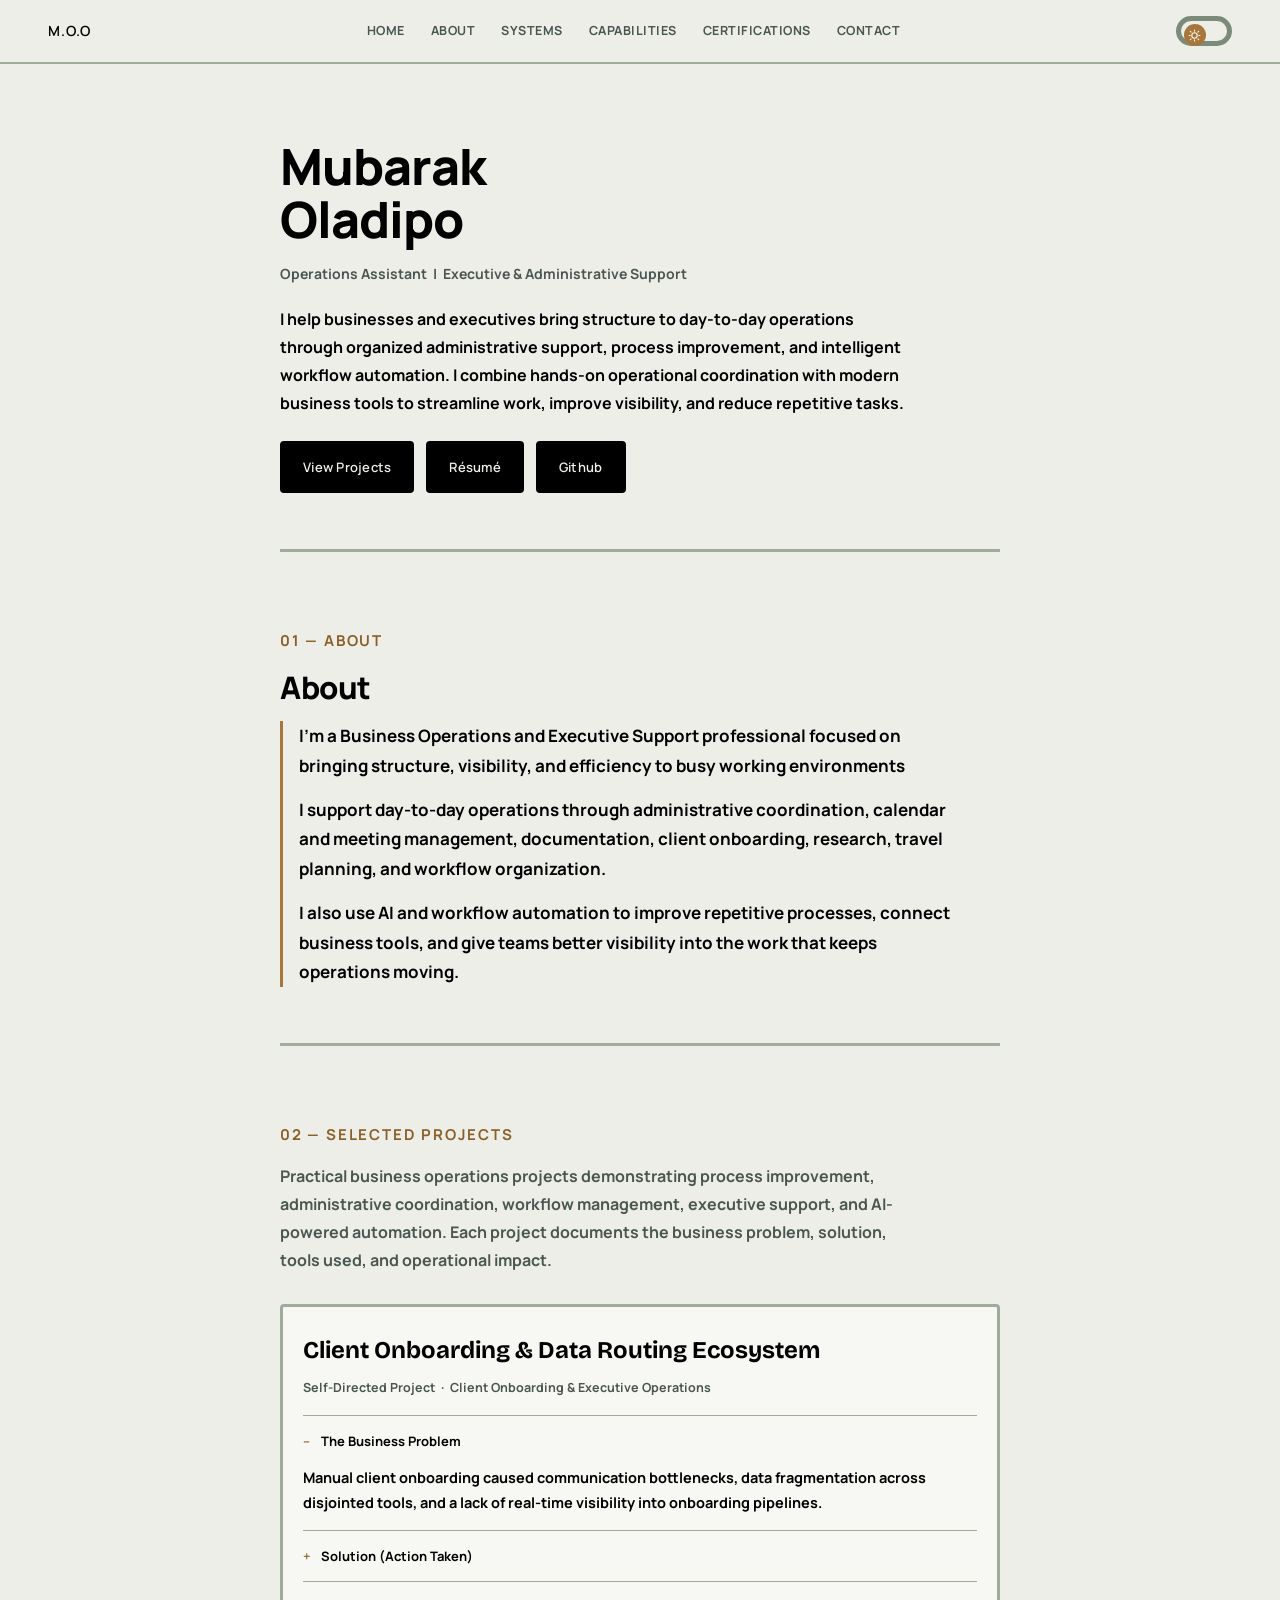
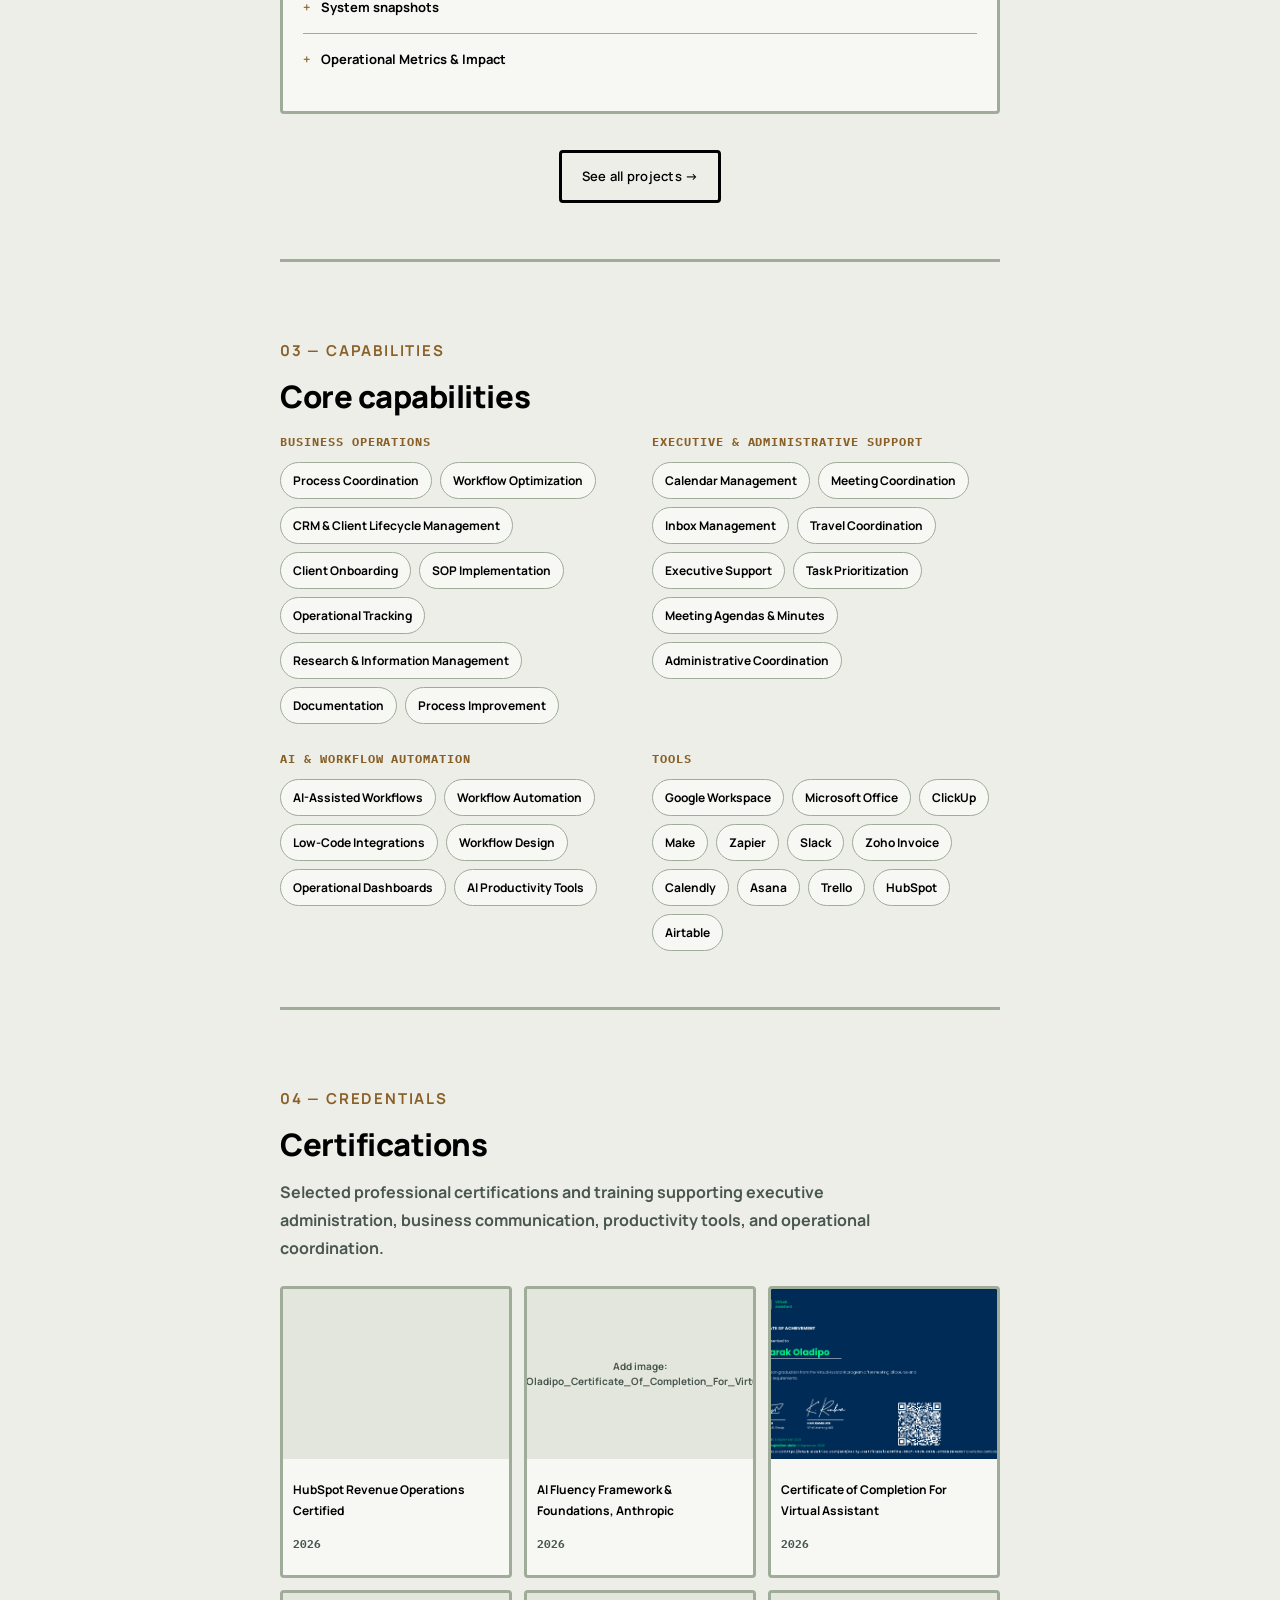
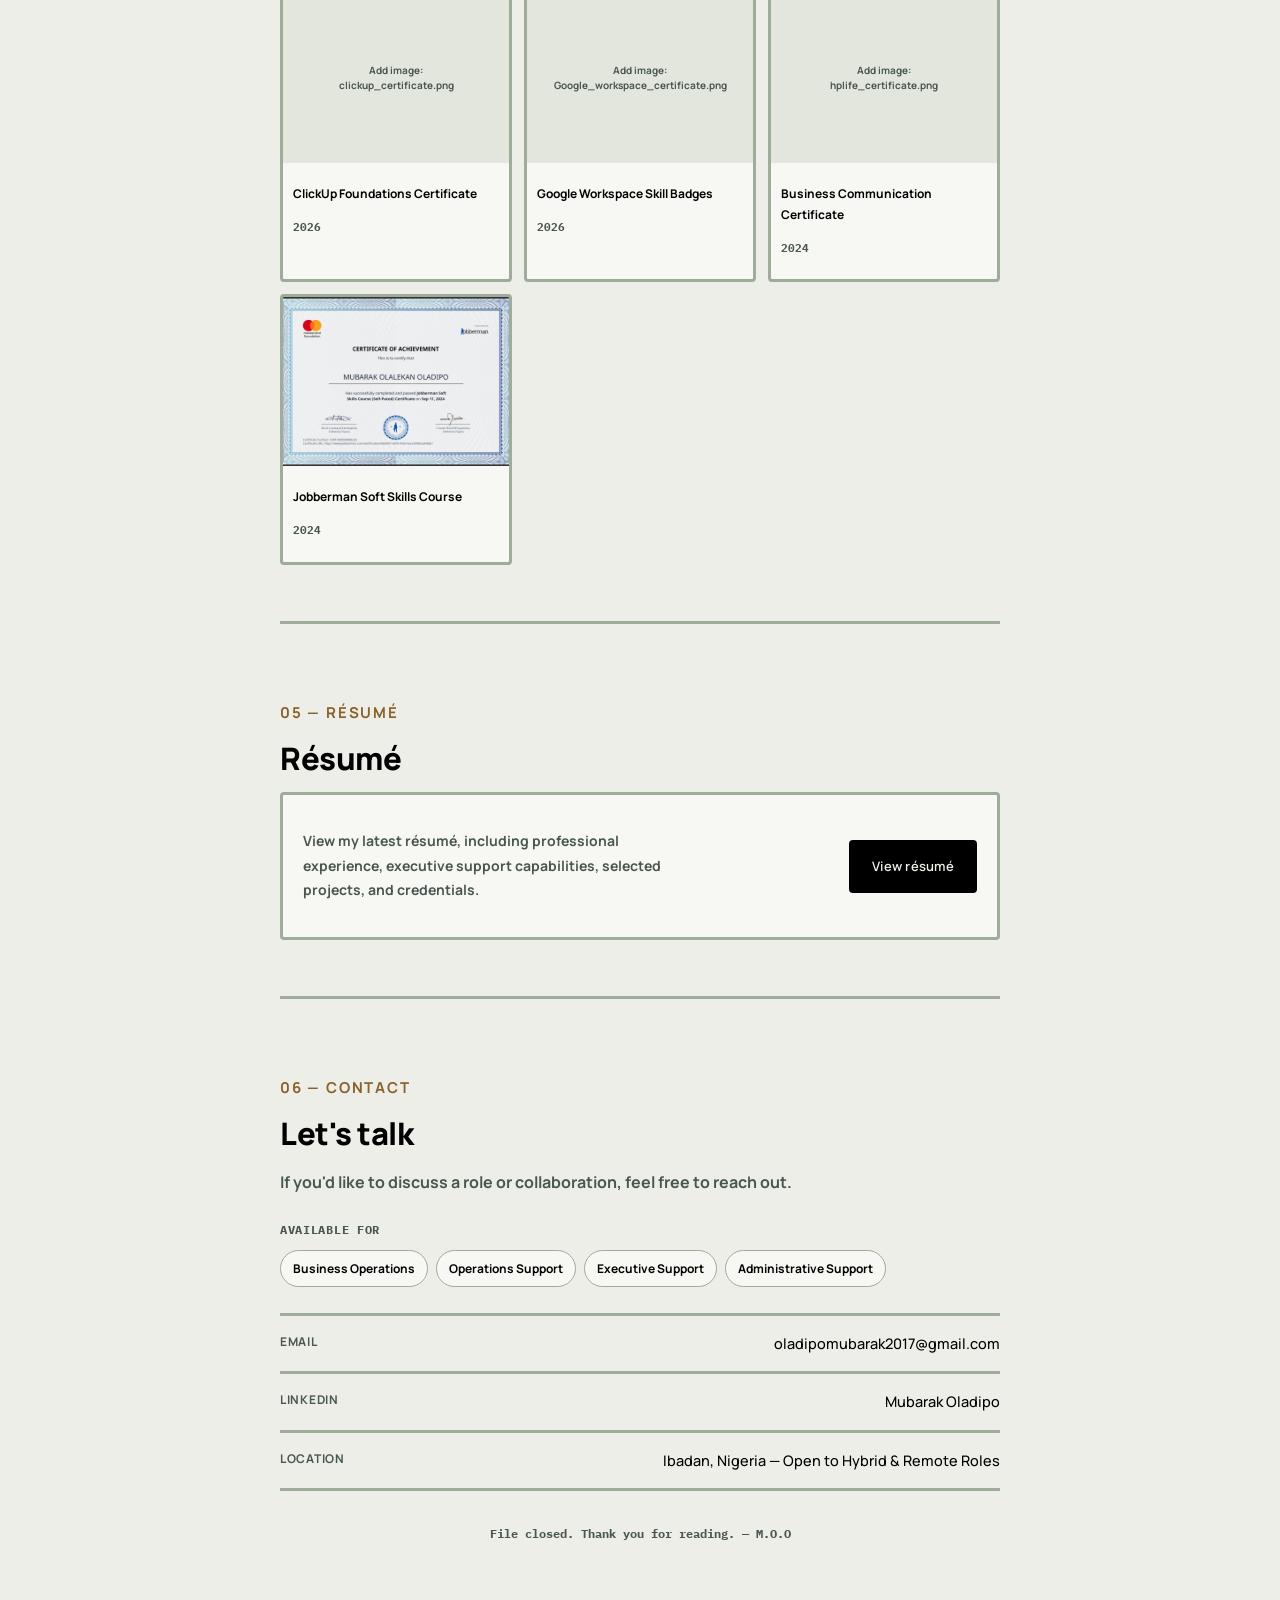
==== index.html @ 6bab139b "Fix image fallback display for certification card" ====
<!DOCTYPE html>
<html lang="en">
<head>
<meta charset="UTF-8">
<meta name="viewport" content="width=device-width, initial-scale=1.0">
<title>Mubarak Oladipo — Operations Assistant | Executive & Administrative Support</title>
<meta name="description" content="Business Operations and Executive & Administrative Support focused on process improvement, workflow automation, and operational efficiency.">
<link rel="icon" type="image/png" href="mubrix.png">
<meta property="og:title" content="Mubarak Oladipo — Business Operations & Executive Support">
<meta property="og:description" content="Business operations, executive support, administrative coordination, and intelligent workflow automation.">
<meta property="og:image" content="og-image.png">
<meta property="og:type" content="website">
<meta name="twitter:card" content="summary_large_image">
<meta name="twitter:title" content="Mubarak Oladipo — Business Operations & Executive Support">
<meta name="twitter:description" content="Business operations, executive support, administrative coordination, and intelligent workflow automation.">
<meta name="twitter:image" content="og-image.png">

<!-- Set theme before first paint, no flash -->
<script>
(function () {
  try {
    var saved = localStorage.getItem('portfolio-theme');
    if (saved === 'light' || saved === 'dark') {
      document.documentElement.setAttribute('data-theme', saved);
    } else if (window.matchMedia('(prefers-color-scheme: dark)').matches) {
      document.documentElement.setAttribute('data-theme', 'dark');
    }
    // else: no saved preference and system is light — leave default (light)
  } catch (e) {}
})();
</script>

<link rel="preconnect" href="https://fonts.googleapis.com">
<link rel="preconnect" href="https://fonts.gstatic.com" crossorigin>
<link href="https://fonts.googleapis.com/css2?family=Manrope:wght@500;700&family=IBM+Plex+Mono:wght@500&family=Plus+Jakarta+Sans:wght@400;600&family=Bricolage+Grotesque:opsz,wght@12..96,700&display=swap" rel="stylesheet">
<link rel="stylesheet" href="styles.css">
</head>
<body>

<header class="topbar">
  <a href="#home" class="brand">M.O.O</a>
  <nav class="topnav-links">
    <a href="#home" data-nav="home">Home</a>
    <!-- "Intro" nav link removed while the section above is disabled — add back <a href="#intro" data-nav="intro">Intro</a> here once re-enabled -->

    <a href="#about" data-nav="about">About</a>
    <a href="#work" data-nav="work">Systems</a>
    <a href="#skills" data-nav="skills">Capabilities</a>
    <a href="#certs" data-nav="certs">Certifications</a>
    <a href="#contact" data-nav="contact">Contact</a>
  </nav>
  <button class="theme-toggle" id="themeToggle" aria-label="Toggle dark mode">
    <span class="theme-toggle__thumb">
      <svg id="themeIcon" viewBox="0 0 24 24" fill="none"><circle cx="12" cy="12" r="5" stroke="currentColor" stroke-width="2"/><path d="M12 2v2M12 20v2M4.2 4.2l1.4 1.4M18.4 18.4l1.4 1.4M2 12h2M20 12h2M4.2 19.8l1.4-1.4M18.4 5.6l1.4-1.4" stroke="currentColor" stroke-width="2" stroke-linecap="round"/></svg>
    </span>
  </button>
</header>

<main>
  <section id="home" class="section hero">
    <h1 class="display-xl">Mubarak<br>Oladipo</h1>
    <p class="role-line">Operations Assistant &nbsp;|&nbsp; Executive & Administrative Support</p>
    <p class="hero-body">
      I help businesses and executives bring structure to day-to-day operations through organized administrative support, 
      process improvement, and intelligent workflow automation. 
      I combine hands-on operational coordination with modern business tools to streamline work, improve visibility, 
      and reduce repetitive tasks.
    </p>


    <div class="hero-actions">
      <a href="#work" class="btn btn--primary">View Projects</a>
      <a href="#resume" class="btn btn--primary">Résumé</a>
      <a href="https://github.com/Mubrix2" class="btn btn--primary">Github</a>
    </div>
  </section>


  <!-- <!-- ============ INTRO VIDEO ============ -->
  <!-- Temporarily disabled — remove style="display:none" below to re-enable once the video is recorded. -->
  <!-- <section id="intro" class="section" style="display:none;">
    <p class="eyebrow">00 — INTRO</p>
    <h2 class="display-lg">A minute on how I work</h2>
    <p class="section-lead">A short walkthrough of who I am and how I approach building operational systems.</p> -->
    <!-- EDIT: replace this placeholder with a real embed once the video is recorded.
         Example (YouTube): <iframe width="100%" style="aspect-ratio:16/9; border-radius:var(--radius); border:2px solid var(--line);" src="https://www.youtube.com/embed/VIDEO_ID" title="Introduction — Mubarak Oladipo" frameborder="0" allowfullscreen></iframe>
         Example (Loom): <div style="position:relative; padding-bottom:56.25%;"><iframe src="https://www.loom.com/embed/VIDEO_ID" frameborder="0" allowfullscreen style="position:absolute; top:0; left:0; width:100%; height:100%; border-radius:var(--radius);"></iframe></div> -->
    <!-- <div class="shot" style="aspect-ratio:16/9; display:flex; align-items:center; justify-content:center; background:var(--surface-2); border:2px dashed var(--line-strong); border-radius:var(--radius); cursor:default;">
      <span class="shot__fallback" style="display:flex;">Add intro video embed here<br>(YouTube / Loom link)</span>
    </div>
  </section> -->

  <!-- ============ ABOUT ============ -->

  <section id="about" class="section">
    <p class="eyebrow">01 — ABOUT</p>
    <h2 class="display-lg">About</h2>
    <div class="about-card">
      <p>I'm a Business Operations and Executive Support professional focused on bringing structure, 
        visibility, and efficiency to busy working environments</p>
      <p>I support day-to-day operations through administrative coordination, calendar and meeting management, documentation, client onboarding, research, travel planning, and workflow organization.</p>
      <p>I also use AI and workflow automation to improve repetitive processes, connect business tools, and give teams better visibility into the work that keeps operations moving.</p>
    </div>
  </section>


  <!-- ============ SYSTEMS ============ -->
  <section id="work" class="section">
    <p class="eyebrow">02 — SELECTED PROJECTS</p>
    <p class="section-lead">
      Practical business operations projects demonstrating process improvement, 
      administrative coordination, workflow management, executive support, and AI-powered automation. 
      Each project documents the business problem, solution, tools used, and operational impact.
    </p>

     <!-- ===== CASE FILE — cleint-onboarding ===== -->
   <article class="case-file" id="project-clo">
      <div class="case-file__body">
        <h3 class="case-file__title">Client Onboarding & Data Routing Ecosystem</h3>
        <p class="case-file__meta">Self-Directed Project &nbsp;·&nbsp; Client Onboarding & Executive Operations </p>


        <details class="fold" open>
          <summary>The Business Problem</summary>
          <p>Manual client onboarding caused communication bottlenecks, 
           data fragmentation across disjointed tools, and a lack of real-time visibility into onboarding pipelines.</p>
        </details>


        <details class="fold">
      <summary>Solution (Action Taken) </summary>
        <p>Engineered a multi-stage automated onboarding pipeline using Make.com to orchestrate workflows across Zoho Invoice, 
         Google Workspace (Drive, Forms, Sheets, Gmail), Gemini AI, and Slack. 
         Designed a human-in-the-loop QA checkpoint in Slack for internal verification before triggering AI-generated briefs and automated client folders.</p>
       </details>

       <details class="fold">
         <summary>System snapshots</summary>
       
         <div class="snapshot-document">
           <img
             src="onboardingclient-onboarding-snapshots.png"
             alt="Client onboarding ecosystem showing a nine-stage automated workflow connecting Zoho Invoice, Google Workspace, Gemini AI, Slack, and Make.com."
           >
         </div>
       </details>
       
        <details class="fold">
          <summary>Operational Metrics & Impact</summary>
          <ul class="impact-list">
            <li class="impact-item">
              <p>Integrated 8 core tools into a centralized command dashboard to eliminate manual cross-tool data transfer.</p>
            </li>
            <li class="impact-item">
              <p>Standardized 9 distinct onboarding stages, ensuring 100% operational consistency and data integrity.</p>
            </li>
            <li class="impact-item">
              <p>Created real-time tracking for active client lifecycles, enabling management to immediately spot bottlenecks.</p>
            </li>
          </ul>
        </details>
      </div>
      
    </article>

    
    <div style="text-align:center; margin-top:36px;">
      <a href="projects.html" class="btn btn--ghost">See all projects →</a>
    </div>
  </section>

  <!-- ============ CAPABILITIES ============ -->
<section id="skills" class="section">
  <p class="eyebrow">03 — CAPABILITIES</p>
  <h2 class="display-lg">Core capabilities</h2>

  <div class="cap-columns">

    <div>
      <p class="cap-col__title">Business Operations</p>
      <div class="tag-grid">
        <span class="tag">Process Coordination</span>
        <span class="tag">Workflow Optimization</span>
        <span class="tag">CRM & Client Lifecycle Management</span>
        <span class="tag">Client Onboarding</span>
        <span class="tag">SOP Implementation</span>
        <span class="tag">Operational Tracking</span>
        <span class="tag">Research & Information Management</span>
        <span class="tag">Documentation</span>
        <span class="tag">Process Improvement</span>
      </div>
    </div>

    <div>
      <p class="cap-col__title">Executive & Administrative Support</p>
      <div class="tag-grid">
        <span class="tag">Calendar Management</span>
        <span class="tag">Meeting Coordination</span>
        <span class="tag">Inbox Management</span>
        <span class="tag">Travel Coordination</span>
        <span class="tag">Executive Support</span>
        <span class="tag">Task Prioritization</span>
        <span class="tag">Meeting Agendas & Minutes</span>
        <span class="tag">Administrative Coordination</span>
      </div>
    </div>

    <div>
      <p class="cap-col__title">AI & Workflow Automation</p>
      <div class="tag-grid">
        <span class="tag">AI-Assisted Workflows</span>
        <span class="tag">Workflow Automation</span>
        <span class="tag">Low-Code Integrations</span>
        <span class="tag">Workflow Design</span>
        <span class="tag">Operational Dashboards</span>
        <span class="tag">AI Productivity Tools</span>
      </div>
    </div>

    <div>
      <p class="cap-col__title">Tools</p>
      <div class="tag-grid">
        <span class="tag">Google Workspace</span>
        <span class="tag">Microsoft Office</span>
        <span class="tag">ClickUp</span>
        <span class="tag">Make</span>
        <span class="tag">Zapier</span>
        <span class="tag">Slack</span>
        <span class="tag">Zoho Invoice</span>
        <span class="tag">Calendly</span>
        <span class="tag">Asana</span>
        <span class="tag">Trello</span>
        <span class="tag">HubSpot</span>
        <span class="tag">Airtable</span>
      </div>
    </div>

  </div>
</section>
  <!-- ============ CERTIFICATIONS ============ -->
  <section id="certs" class="section">
    <p class="eyebrow">04 — CREDENTIALS</p>
    <h2 class="display-lg">Certifications</h2>
    <p class="section-lead">Selected professional certifications and training supporting executive administration, business communication, productivity tools, and operational coordination.</p>

    <div class="cert-grid">
      <div class="cert-card">
        <div class="cert-card__thumb"><img loading= "lazy" src="HubSpot Revenue Operations Certified.png" alt="HubSpot Revenue Operations Certified" onerror="this.style.display='none'; this.nextElementSibling.style.display='flex';"></div>
        <p class="cert-card__name">HubSpot Revenue Operations Certified</p>
        <p class="cert-card__date">2026</p>
      </div>
      <div class="cert-card">
        <div class="cert-card__thumb"><img loading= "lazy" src="Al Fluency Framework & Foundations, Anthropic.pdf" alt="Certificate of Completion For Virtual Assistant" onerror="this.style.display='none'; this.nextElementSibling.style.display='flex';"><span class="shot__fallback" style="display:none">Add image:<br>MubarakOlalekanOladipo_Certificate_Of_Completion_For_Virtual_Assistant.png</span></div>
        <p class="cert-card__name">Al Fluency Framework & Foundations, Anthropic</p>
        <p class="cert-card__date">2026</p>
      </div>
      <div class="cert-card">
        <div class="cert-card__thumb"><img loading= "lazy" src="MubarakOlalekanOladipo_Certificate_Of_Completion_For_Virtual_Assistant.png" alt="Certificate of Completion For Virtual Assistant" onerror="this.style.display='none'; this.nextElementSibling.style.display='flex';"><span class="shot__fallback" style="display:none">Add image:<br>MubarakOlalekanOladipo_Certificate_Of_Completion_For_Virtual_Assistant.png</span></div>
        <p class="cert-card__name">Certificate of Completion For Virtual Assistant</p>
        <p class="cert-card__date">2026</p>
      </div>
      <div class="cert-card">
        <div class="cert-card__thumb"><img loading= "lazy" src="clickup_certificate.png" alt="ClickUp Foundations Certificate" onerror="this.style.display='none'; this.nextElementSibling.style.display='flex';"><span class="shot__fallback" style="display:none">Add image:<br>clickup_certificate.png</span></div>
        <p class="cert-card__name">ClickUp Foundations Certificate</p>
        <p class="cert-card__date">2026</p>
      </div>
      <div class="cert-card">
        <div class="cert-card__thumb"><img loading= "lazy" src="Google_workspace_certificate.png" alt="Google Workspace Skill Badges" onerror="this.style.display='none'; this.nextElementSibling.style.display='flex';"><span class="shot__fallback" style="display:none">Add image:<br>Google_workspace_certificate.png</span></div>
        <p class="cert-card__name">Google Workspace Skill Badges</p>
        <p class="cert-card__date">2026</p>
      </div>
      <div class="cert-card">
        <div class="cert-card__thumb"><img loading= "lazy" src="hplife_certificate.png" alt="Business Communication Certificate" onerror="this.style.display='none'; this.nextElementSibling.style.display='flex';"><span class="shot__fallback" style="display:none">Add image:<br>hplife_certificate.png</span></div>
        <p class="cert-card__name">Business Communication Certificate</p>
        <p class="cert-card__date">2024</p>
      </div>
      <div class="cert-card">
        <div class="cert-card__thumb"><img loading= "lazy" src="jobberman_certificate.png" alt="Jobberman Soft Skills Course" onerror="this.style.display='none'; this.nextElementSibling.style.display='flex';"><span class="shot__fallback" style="display:none">Add image:<br>jobberman_certificate.png</span></div>
        <p class="cert-card__name">Jobberman Soft Skills Course</p>
        <p class="cert-card__date">2024</p>
      </div>
    </div>
  </section>

  <!-- ============ RESUME (link only) ============ -->
  <section id="resume" class="section">
    <p class="eyebrow">05 — RÉSUMÉ</p>
    <h2 class="display-lg">Résumé</h2>
    <div class="resume-card">
      <p class="resume-card__text">View my latest résumé, including professional experience, executive support capabilities, selected projects, and credentials.</p>
      <a href="https://docs.google.com/document/d/1QXiAnBYrRhauo6_rETuVBrLUF6KQZAHgu0mvw9DSLVE/edit?usp=sharing" id="resumeLink" class="btn btn--primary" target="_blank" rel="noopener">View résumé</a>
    </div>
  </section>

  <!-- ============ CONTACT ============ -->
  <section id="contact" class="section section--last">
    <p class="eyebrow">06 — CONTACT</p>
    <h2 class="display-lg">Let's talk</h2>
    <p class="section-lead">
      If you'd like to discuss a role or collaboration, feel free to reach out.
    </p>

    <div class="availability-block">
      <p class="availability-block__title">Available for</p>
      <div class="tag-grid">
        <span class="tag">Business Operations</span>
        <span class="tag">Operations Support</span>
        <span class="tag">Executive Support</span>
        <span class="tag">Administrative Support</span>
      </div>
    </div>

    <div class="contact-list">
      <a href="mailto:oladipomubarak2017@gmail.com" class="contact-row">
        <span>Email</span><span class="contact-row__value">oladipomubarak2017@gmail.com</span>
      </a>
      <a href="https://linkedin.com/in/mubarak-oladipo" class="contact-row" target="_blank" rel="noopener">
        <span>LinkedIn</span><span class="contact-row__value">Mubarak Oladipo</span>
      </a>
      <div class="contact-row">
        <span>Location</span><span class="contact-row__value">Ibadan, Nigeria — Open to Hybrid & Remote Roles</span>
      </div>
    </div>
    <p class="footer-note">File closed. Thank you for reading. — M.O.O</p>
  </section>

</main>


<nav class="tabbar" id="tabbar">
  <a href="#home" data-nav="home" class="tabbar__item">
    <svg viewBox="0 0 24 24" class="tabbar__icon"><path d="M4 11.5 12 4l8 7.5V20a1 1 0 0 1-1 1h-4v-6H9v6H5a1 1 0 0 1-1-1Z" fill="none" stroke="currentColor" stroke-width="1.6" stroke-linejoin="round"/></svg>
    <span>Home</span>
  </a>
  <a href="#work" data-nav="work" class="tabbar__item">
    <svg viewBox="0 0 24 24" class="tabbar__icon"><rect x="3" y="7" width="18" height="13" rx="1.2" fill="none" stroke="currentColor" stroke-width="1.6"/><path d="M8 7V5a2 2 0 0 1 2-2h4a2 2 0 0 1 2 2v2" fill="none" stroke="currentColor" stroke-width="1.6"/></svg>
    <span>Systems</span>
  </a>
  <a href="#skills" data-nav="skills" class="tabbar__item">
    <svg viewBox="0 0 24 24" class="tabbar__icon"><circle cx="12" cy="12" r="8.5" fill="none" stroke="currentColor" stroke-width="1.6"/><path d="M12 7v5l3 2" fill="none" stroke="currentColor" stroke-width="1.6" stroke-linecap="round"/></svg>
    <span>Skills</span>
  </a>
  <a href="#certs" data-nav="certs" class="tabbar__item">
    <svg viewBox="0 0 24 24" class="tabbar__icon"><path d="M6 3h9l3 3v15H6z" fill="none" stroke="currentColor" stroke-width="1.6" stroke-linejoin="round"/><path d="M9 10h6M9 13.5h6M9 17h4" stroke="currentColor" stroke-width="1.4" stroke-linecap="round"/></svg>
    <span>Certs</span>
  </a>
  <a href="#contact" data-nav="contact" class="tabbar__item">
    <svg viewBox="0 0 24 24" class="tabbar__icon"><path d="M3.5 5.5h17v13h-17z" fill="none" stroke="currentColor" stroke-width="1.6" stroke-linejoin="round"/><path d="m4 6 8 7 8-7" fill="none" stroke="currentColor" stroke-width="1.6" stroke-linejoin="round"/></svg>
    <span>Contact</span>
  </a>
</nav>

<!-- Lightbox for enlarging screenshots -->
</main>
<div class="lightbox" id="lightbox">
  <button class="lightbox__close" id="lightboxClose" aria-label="Close">&times;</button>
  <img id="lightboxImg" src="" alt="">
</div>

<script>
(function() {
  var lightbox = document.getElementById('lightbox');
  var lightboxImg = document.getElementById('lightboxImg');
  var lightboxClose = document.getElementById('lightboxClose');
  if (!lightbox || !lightboxImg) return;

  document.querySelectorAll('.snapshot-document img, .cert-card__thumb img').forEach(function(img) {
    img.style.cursor = 'zoom-in';
    img.addEventListener('click', function() {
      if (img.classList.contains('is-hidden') || img.style.display === 'none') return;
      lightboxImg.src = img.src;
      lightboxImg.alt = img.alt || '';
      lightbox.classList.add('is-open');
    });
  });

  function closeLightbox() {
    lightbox.classList.remove('is-open');
    lightboxImg.src = '';
  }
  if (lightboxClose) lightboxClose.addEventListener('click', closeLightbox);
  lightbox.addEventListener('click', function(e) {
    if (e.target === lightbox) closeLightbox();
  });
  document.addEventListener('keydown', function(e) {
    if (e.key === 'Escape') closeLightbox();
  });
})();
</script>
</body>
</html>
---- styles.css ----
/* ============================================================
   TOKENS — light (default) + dark
   ============================================================ */
:root {
  --bg: #ECEEE7;
  --surface: #F7F8F3;
  --surface-2: #E3E6DC;
  --ink: #000000;
  --ink-soft: #4A5751;
  --line: #9FAC9A;
  --line-strong: #7C8B79;
  --brass: #A8763A;
  --brass-deep: #8A6029;
  --teal: #2F6B5C;
  --teal-bg: #E1EAE5;
  --shadow: 0 2px 0 rgba(27,36,32,0.04);
  --radius: 4px;
  --max-w: 760px;
  color-scheme: light;
}

:root[data-theme="dark"] {
  --bg: #141F1A;
  --surface: #1B2822;
  --surface-2: #24342C;
  --ink: #FFFFFF;
  --ink-soft: #A9B8AD;
  --line: #2C3B33;
  --line-strong: #3B4C42;
  --brass: #D3A25F;
  --brass-deep: #E7BB78;
  --teal: #6FBFA8;
  --teal-bg: #223B33;
  --shadow: 0 1px 0 rgba(0,0,0,0.2);
  color-scheme: dark;
}

* { box-sizing: border-box; }
html { scroll-behavior: smooth; }

body {
  margin: 0;
  background: var(--bg);
  color: var(--ink);
  font-family: 'Manrope', sans-serif;
  font-weight: 700;
  font-size: 17px;
  line-height: 1.75;
  -webkit-font-smoothing: antialiased;
  transition: background .25s ease, color .25s ease;
}

@media (prefers-reduced-motion: reduce) {
  html { scroll-behavior: auto; }
  * { animation: none !important; transition: none !important; }
}

a { color: inherit; }

/* ============================================================
   TOP BAR — brand + theme toggle (always visible)
   ============================================================ */
.topbar {
  position: sticky;
  top: 0;
  z-index: 70;
  display: flex;
  justify-content: space-between;
  align-items: center;
  padding: 14px 20px;
  background: color-mix(in srgb, var(--bg) 88%, transparent);
  backdrop-filter: blur(8px);
  border-bottom: 2px solid var(--line);
}
.brand {
  font-family: 'Manrope', monospace;
  font-weight: 600;
  font-size: 14px;
  letter-spacing: 0.06em;
  text-decoration: none;
}
.topnav-links { display: none; gap: 26px; }
.topnav-links a {
  font-family: 'Manrope', monospace;
  font-size: 12.5px;
  letter-spacing: 0.04em;
  text-decoration: none;
  color: var(--ink-soft);
  text-transform: uppercase;
  transition: color .15s ease;
}
.topnav-links a.active, .topnav-links a:hover { color: var(--brass-deep); }

@media (min-width: 860px) {
  .topbar { padding: 16px 48px; }
  .topnav-links { display: flex; }
}

/* Theme toggle — physical rocker-switch styling */
.theme-toggle {
  display: flex;
  align-items: center;
  gap: 8px;
  background: none;
  border: 5px solid var(--line-strong);
  border-radius: 999px;
  padding: 4px;
  cursor: pointer;
  width: 56px;
  height: 30px;
  position: relative;
  flex-shrink: 0;
}
.theme-toggle__thumb {
  position: absolute;
  top: 3px;
  left: 3px;
  width: 22px;
  height: 22px;
  border-radius: 50%;
  background: var(--brass);
  display: flex;
  align-items: center;
  justify-content: center;
  transition: left .2s ease, background .2s ease;
}
:root[data-theme="dark"] .theme-toggle__thumb { left: 27px; background: var(--brass-deep); }
.theme-toggle__thumb svg { width: 13px; height: 13px; color: var(--surface); }

/* ============================================================
   LAYOUT
   ============================================================ */
main { max-width: var(--max-w); margin: 0 auto; padding: 0 20px; }

.section { padding: 48px 0 36px; border-bottom: 3px solid var(--line); }
.section--last { border-bottom: none; padding-bottom: 96px; }
@media (min-width: 860px) { .section { padding: 76px 0 56px; } }

.eyebrow {
  font-family: 'Manrope', monospace;
  font-size: 15px;
  letter-spacing: 0.12em;
  color: var(--brass-deep);
  text-transform: uppercase;
  margin: 0 0 14px;
}
.display-xl {
  font-family: 'Manrope', sans-serif;
  font-weight: 900;
  font-size: clamp(30px, 8vw, 50px);
  line-height: 1.06;
  letter-spacing: -0.02em;
  margin: 0 0 16px;
}
.display-lg {
  font-family: 'Manrope', sans-serif;
  font-weight: 900;
  font-size: clamp(23px, 5vw, 31px);
  line-height: 1.18;
  letter-spacing: -0.015em;
  margin: 0 0 16px;
}
.role-line {
  font-family: 'Manrope', monospace;
  font-size: 14px;
  color: var(--ink-soft);
  margin: 0 0 18px;
}
.hero-body, .section-lead {
  font-size: 16px;
  max-width: 58ch;
  margin: 0 0 24px;
}
.section-lead { color: var(--ink-soft); }

/* ============================================================
   HERO METRICS — instrument readout row
   ============================================================ */
.metric-strip {
  display: grid;
  grid-template-columns: repeat(2, 1fr);
  gap: 1px;
  background: var(--line);
  border: 3px solid var(--line);
  border-radius: var(--radius);
  overflow: hidden;
  margin-bottom: 26px;
}
@media (min-width: 560px) { .metric-strip { grid-template-columns: repeat(4, 1fr); } }
.metric-cell {
  background: var(--surface);
  padding: 14px 12px;
  text-align: center;
}
.metric-cell__num {
  font-family: 'Manrope', monospace;
  font-weight: 900;
  font-size: 20px;
  color: var(--teal);
  display: block;
}
.metric-cell__label {
  font-size: 11px;
  color: var(--ink-soft);
  text-transform: uppercase;
  letter-spacing: 0.04em;
}

.chip-row { display: flex; flex-wrap: wrap; gap: 10px; margin-bottom: 26px; }
.chip {
  font-family: 'IBM Plex Mono', monospace;
  font-size: 11.5px;
  letter-spacing: 0.03em;
  padding: 6px 12px;
  border: 3px solid var(--line);
  border-radius: 999px;
  color: var(--ink-soft);
  background: var(--surface);
}
.chip--live { color: var(--teal); border-color: var(--teal); background: var(--teal-bg); }

.hero-actions { display: flex; flex-wrap: wrap; gap: 12px; }
.btn {
  font-family: 'Manrope', monospace;
  font-size: 13px;
  font-weight:600;
  letter-spacing: 0.02em;
  text-decoration: none;
  padding: 12px 20px;
  border-radius: var(--radius);
  display: inline-block;
  border: 3px solid transparent;
  transition: transform .12s ease, background .15s ease, border-color .15s ease;
  cursor: pointer;
}
.btn--primary { background: var(--ink); color: var(--bg); }
.btn--primary:hover { background: var(--brass-deep); }
.btn--ghost { border-color: var(--ink); }
.btn--ghost:hover { background: var(--surface); }
.btn:active { transform: scale(0.98); }

/* ============================================================
   ABOUT
   ============================================================ */
.about-card {
  margin-top: 8px;
  border-left: 3px solid var(--brass);
  padding-left: 16px;
}
.about-card p { margin: 0 0 14px; max-width: 60ch; }
.about-card p:last-child { margin-bottom: 0; }

/* ============================================================
   CASE FILES
   ============================================================ */
.case-file {
  margin-top: 30px;
  border: 3px solid var(--line);
  border-radius: var(--radius);
  background: var(--surface);
  overflow: hidden;
  scroll-margin-top: 90px;
}
.case-file + .case-file { margin-top: 40px; }
.case-file__tab {
  display: flex;
  justify-content: flex-end;
  align-items: center;
  padding: 10px 18px;
  background: var(--ink);
}
.case-file__stamp {
  font-family: 'IBM Plex Mono', monospace;
  font-size: 10.5px;
  letter-spacing: 0.08em;
  padding: 3px 9px;
  border: 3px solid var(--teal);
  color: var(--teal);
  border-radius: 999px;
  transform: rotate(-2deg);
}
.case-file__body { padding: 22px 20px 26px; }
.case-file__title { font-family: 'Bricolage Grotesque', sans-serif; font-weight: 700; font-size: clamp(19px, 3.4vw, 24px); margin: 0 0 6px; }
.case-file__meta { font-size: 12.5px; color: var(--ink-soft); margin: 0 0 16px; }
.case-file__overview { margin: 0 0 20px; padding-left: 14px; border-left: 2px solid var(--brass); }

/* project metric strip variant (smaller, inline) */
.proj-metrics {
  display: grid;
  grid-template-columns: repeat(2, 1fr);
  gap: 1px;
  background: var(--line);
  border: 3px solid var(--line);
  border-radius: var(--radius);
  overflow: hidden;
  margin-bottom: 20px;
}
@media (min-width: 480px) { .proj-metrics { grid-template-columns: repeat(4, 1fr); } }
.proj-metrics .metric-cell { padding: 10px 8px; }
.proj-metrics .metric-cell__num { font-size: 16px; }
.proj-metrics .metric-cell__label { font-size: 10px; }

/* accordions */
.fold { border-top: 1px solid var(--line); padding: 14px 0; }
.fold summary {
  font-family: 'Manrope', monospace;
  font-size: 13px;
  cursor: pointer;
  list-style: none;
  display: flex;
  align-items: center;
  user-select: none;
}
.fold summary::-webkit-details-marker { display: none; }
.fold summary::before { content: '+'; display: inline-block; width: 18px; color: var(--brass-deep); font-weight: 600; }
.fold[open] summary::before { content: '\2013'; }
.fold p, .fold ul { margin: 12px 0 0; font-size: 14.5px; }
.fold ul { padding-left: 20px; }
.fold li { margin-bottom: 6px; }

.stack-table { width: 100%; border-collapse: collapse; margin-top: 12px; font-size: 13.5px; }
.stack-table td { padding: 8px 10px; border: 3px solid var(--line); vertical-align: top; }
.stack-table td:first-child { font-family: 'Manrope', monospace; font-weight: 600; color: var(--brass-deep); white-space: nowrap; }
.stack-table ul { margin: 0; padding-left: 16px; font-size: 13px; }
.stack-table li { margin-bottom: 3px; }

.impact-list { margin: 14px 0 0; padding: 0; list-style: none; }
.impact-item { padding: 12px 0; border-top: 3px dashed var(--line); }
.impact-item:last-child { border-bottom: 3px dashed var(--line); }
.impact-item__head { font-family: 'Manrope', monospace; font-size: 13.5px; color: var(--teal); margin: 0 0 4px; }
.impact-item p { margin: 0; font-size: 14px; }

.ledger { margin-top: 8px; }
.ledger__note { font-size: 12.5px; color: var(--ink-soft); margin: -2px 0 10px; }
.ledger__row { display: flex; justify-content: space-between; gap: 12px; padding: 9px 0; border-top: 3px dashed var(--line); font-size: 14px; }
.ledger__row:last-child { border-bottom: 3px dashed var(--line); }
.ledger__num { font-family: 'Manrope', monospace; font-weight: 600; color: var(--teal); white-space: nowrap; }

/* process flow */
.process-flow {
  display: flex;
  flex-wrap: wrap;
  gap: 8px;
  align-items: center;
  margin-top: 12px;
}
.process-flow__step {
  font-family: 'IBM Plex Mono', monospace;
  font-size: 12px;
  padding: 7px 12px;
  border: 3px solid var(--line);
  border-radius: var(--radius);
  background: var(--bg);
}
.process-flow__arrow { color: var(--brass-deep); font-weight: 700; }

/* role block */
.role-block__title { font-family: 'IBM Plex Mono', monospace; font-size: 11.5px; letter-spacing: 0.06em; text-transform: uppercase; color: var(--ink-soft); margin: 0 0 6px; }
.role-block__value { font-family: 'Bricolage Grotesque', sans-serif; font-weight: 700; font-size: 16px; margin: 0 0 14px; }

/* timeline */
.timeline-row { display: flex; justify-content: space-between; gap: 16px; flex-wrap: wrap; margin-top: 4px; }
.timeline-col__label { font-family: 'IBM Plex Mono', monospace; font-size: 11px; letter-spacing: 0.06em; text-transform: uppercase; color: var(--ink-soft); margin: 0 0 6px; }

/* ============================================================
   RESPONSIVE SCREENSHOT SLOTS
   ============================================================ */
.snapshot-group { margin-top: 8px; }
.snapshot-group__label {
  font-family: 'Manrope', monospace;
  font-size: 11.5px;
  letter-spacing: 0.06em;
  text-transform: uppercase;
  color: var(--ink-soft);
  margin: 18px 0 10px;
}
.shot-grid {
  display: grid;
  grid-template-columns: 1fr;
  gap: 10px;
}
@media (min-width: 560px) { .shot-grid { grid-template-columns: 1fr 1fr; } }

/* Gallery variant — overlapping stacked deck for sections with 4-5 images */
.shot-grid--stack {
  display: block;
  position: relative;
  aspect-ratio: 4 / 3;
  max-width: 420px;
}
.shot-grid--stack .shot {
  position: absolute;
  inset: 0;
  width: 92%;
  height: 92%;
  margin: auto;
  transition: transform 0.25s ease, box-shadow 0.25s ease;
  box-shadow: 0 6px 16px rgba(0,0,0,0.25);
}
.shot-grid--stack .shot:nth-child(1) { transform: rotate(-5deg) translate(-10px, -6px); z-index: 5; }
.shot-grid--stack .shot:nth-child(2) { transform: rotate(4deg) translate(9px, -3px); z-index: 4; }
.shot-grid--stack .shot:nth-child(3) { transform: rotate(-3deg) translate(-6px, 8px); z-index: 3; }
.shot-grid--stack .shot:nth-child(4) { transform: rotate(5deg) translate(7px, 6px); z-index: 2; }
.shot-grid--stack .shot:nth-child(5) { transform: rotate(-2deg) translate(2px, 10px); z-index: 1; }
.shot-grid--stack .shot:hover { transform: rotate(0deg) translate(0, 0) scale(1.04); z-index: 10; box-shadow: 0 10px 24px rgba(0,0,0,0.35); }

.shot {
  position: relative;
  aspect-ratio: 4 / 3;
  border: 3px solid var(--line);
  border-radius: var(--radius);
  overflow: hidden;
  background: var(--surface-2);
  cursor: default;
}
.shot img {
  width: 100%;
  height: 100%;
  object-fit: cover;
  display: block;
}
.shot__fallback {
  position: absolute;
  inset: 0;
  display: flex;
  align-items: center;
  justify-content: center;
  text-align: center;
  padding: 14px;
  font-family: 'Manrope', monospace;
  font-size: 11px;
  color: var(--ink-soft);
  line-height: 1.5;
}
.shot img.is-hidden { display: none; }

/* lightbox */
.lightbox {
  position: fixed;
  inset: 0;
  background: rgba(0,0,0,0.82);
  display: none;
  align-items: center;
  justify-content: center;
  z-index: 100;
  padding: 24px;
}
.lightbox.is-open { display: flex; }
.lightbox img { max-width: 100%; max-height: 90vh; border-radius: var(--radius); }
.lightbox__close {
  position: absolute;
  top: 20px; right: 20px;
  background: none; border: 1px solid rgba(255,255,255,0.4);
  color: #fff; width: 36px; height: 36px; border-radius: 50%;
  font-size: 18px; cursor: pointer;
}
.lightbox__nav {
  position: absolute;
  top: 50%;
  transform: translateY(-50%);
  background: rgba(0,0,0,0.4);
  border: 1px solid rgba(255,255,255,0.4);
  color: #fff;
  width: 44px; height: 44px;
  border-radius: 50%;
  font-size: 20px;
  cursor: pointer;
  display: flex;
  align-items: center;
  justify-content: center;
}
.lightbox__nav:hover { background: rgba(255,255,255,0.15); }
.lightbox__prev { left: 16px; }
.lightbox__next { right: 16px; }
.lightbox__counter {
  position: absolute;
  bottom: 20px;
  left: 50%;
  transform: translateX(-50%);
  color: #fff;
  font-family: 'IBM Plex Mono', monospace;
  font-size: 12px;
  letter-spacing: 0.05em;
  background: rgba(0,0,0,0.4);
  padding: 5px 12px;
  border-radius: 20px;
}

/* ============================================================
   SKILLS / CERTS
   ============================================================ */
.cap-columns { display: grid; grid-template-columns: 1fr; gap: 24px; margin-top: 8px; }
@media (min-width: 640px) { .cap-columns { grid-template-columns: 1fr 1fr; } }
.cap-col__title { font-family: 'IBM Plex Mono', monospace; font-size: 12px; letter-spacing: 0.08em; text-transform: uppercase; color: var(--brass-deep); margin: 0 0 10px; }
.tag-grid { display: flex; flex-wrap: wrap; gap: 8px; }
.tag { font-family: 'Manrope', monospace; font-size: 12px; padding: 7px 12px; border: 1px solid var(--line); border-radius: 999px; background: var(--surface); }

.cert-grid { display: grid; grid-template-columns: repeat(2, 1fr); gap: 12px; margin-top: 20px; }
@media (min-width: 640px) { .cert-grid { grid-template-columns: repeat(3, 1fr); } }
.cert-card {
  border: 3px solid var(--line);
  border-radius: var(--radius);
  background: var(--surface);
  overflow: hidden;
}
.cert-card__thumb {
  aspect-ratio: 4/3;
  background: var(--surface-2);
  position: relative;
}
.cert-card__thumb img { width: 100%; height: 100%; object-fit: cover; display: block; }
.cert-card__thumb .shot__fallback { font-size: 10px; }
.cert-card__name { font-size: 12px; padding: 8px 10px 2px; font-family: 'Manrope', monospace; }
.cert-card__date { font-size: 11px; padding: 0 10px 10px; font-family: 'IBM Plex Mono', monospace; color: var(--ink-soft); }

/* ============================================================
   RESUME (link only, no embedded content)
   ============================================================ */
.resume-card {
  margin-top: 8px;
  border: 3px solid var(--line);
  border-radius: var(--radius);
  background: var(--surface);
  padding: 20px;
  display: flex;
  align-items: center;
  justify-content: space-between;
  gap: 16px;
  flex-wrap: wrap;
}
.resume-card__text { font-size: 14px; color: var(--ink-soft); max-width: 40ch; }

/* ============================================================
   CONTACT
   ============================================================ */
.availability-block { margin: 0 0 26px; }
.availability-block__title { font-family: 'IBM Plex Mono', monospace; font-size: 11.5px; letter-spacing: 0.06em; text-transform: uppercase; color: var(--ink-soft); margin: 0 0 10px; }
.contact-list { margin-top: 20px; }
.contact-row {
  display: flex; justify-content: space-between;
  padding: 15px 0; border-top: 3px solid var(--line);
  text-decoration: none; font-size: 14.5px;
}
.contact-row:last-child { border-bottom: 3px solid var(--line); }
.contact-row span:first-child {
  font-family: 'Manrope', monospace; color: var(--ink-soft);
  font-size: 12px; text-transform: uppercase; letter-spacing: 0.06em;
}
.contact-row__value { font-weight: 500; }
.contact-row:hover .contact-row__value { color: var(--brass-deep); }

.footer-note { margin-top: 32px; font-family: 'IBM Plex Mono', monospace; font-size: 12px; color: var(--ink-soft); text-align: center; }

/* ============================================================
   BOTTOM TAB BAR (mobile)
   ============================================================ */
.tabbar {
  position: fixed; bottom: 0; left: 0; right: 0;
  display: flex; background: var(--surface);
  border-top: 3px solid var(--line);
  padding: 6px 4px calc(6px + env(safe-area-inset-bottom));
  z-index: 60;
}
.tabbar__item {
  flex: 1; display: flex; flex-direction: column; align-items: center; gap: 3px;
  padding: 6px 2px; text-decoration: none; color: var(--ink-soft);
  font-family: 'IBM Plex Mono', monospace; font-size: 10px; letter-spacing: 0.02em;
}
.tabbar__item.active { color: var(--brass-deep); }
.tabbar__icon { width: 20px; height: 20px; }
@media (min-width: 860px) {
  .tabbar { display: none; }
  .section--last { padding-bottom: 64px; }
}

.snapshot-document {
  margin-top: 14px;
}
.snapshot-document img {
  display: block;
  width: 100%;
  height: auto;
  max-width: 100%;
  border-radius: var(--radius);
  border: 2px solid var(--line);
  cursor: zoom-in;
}
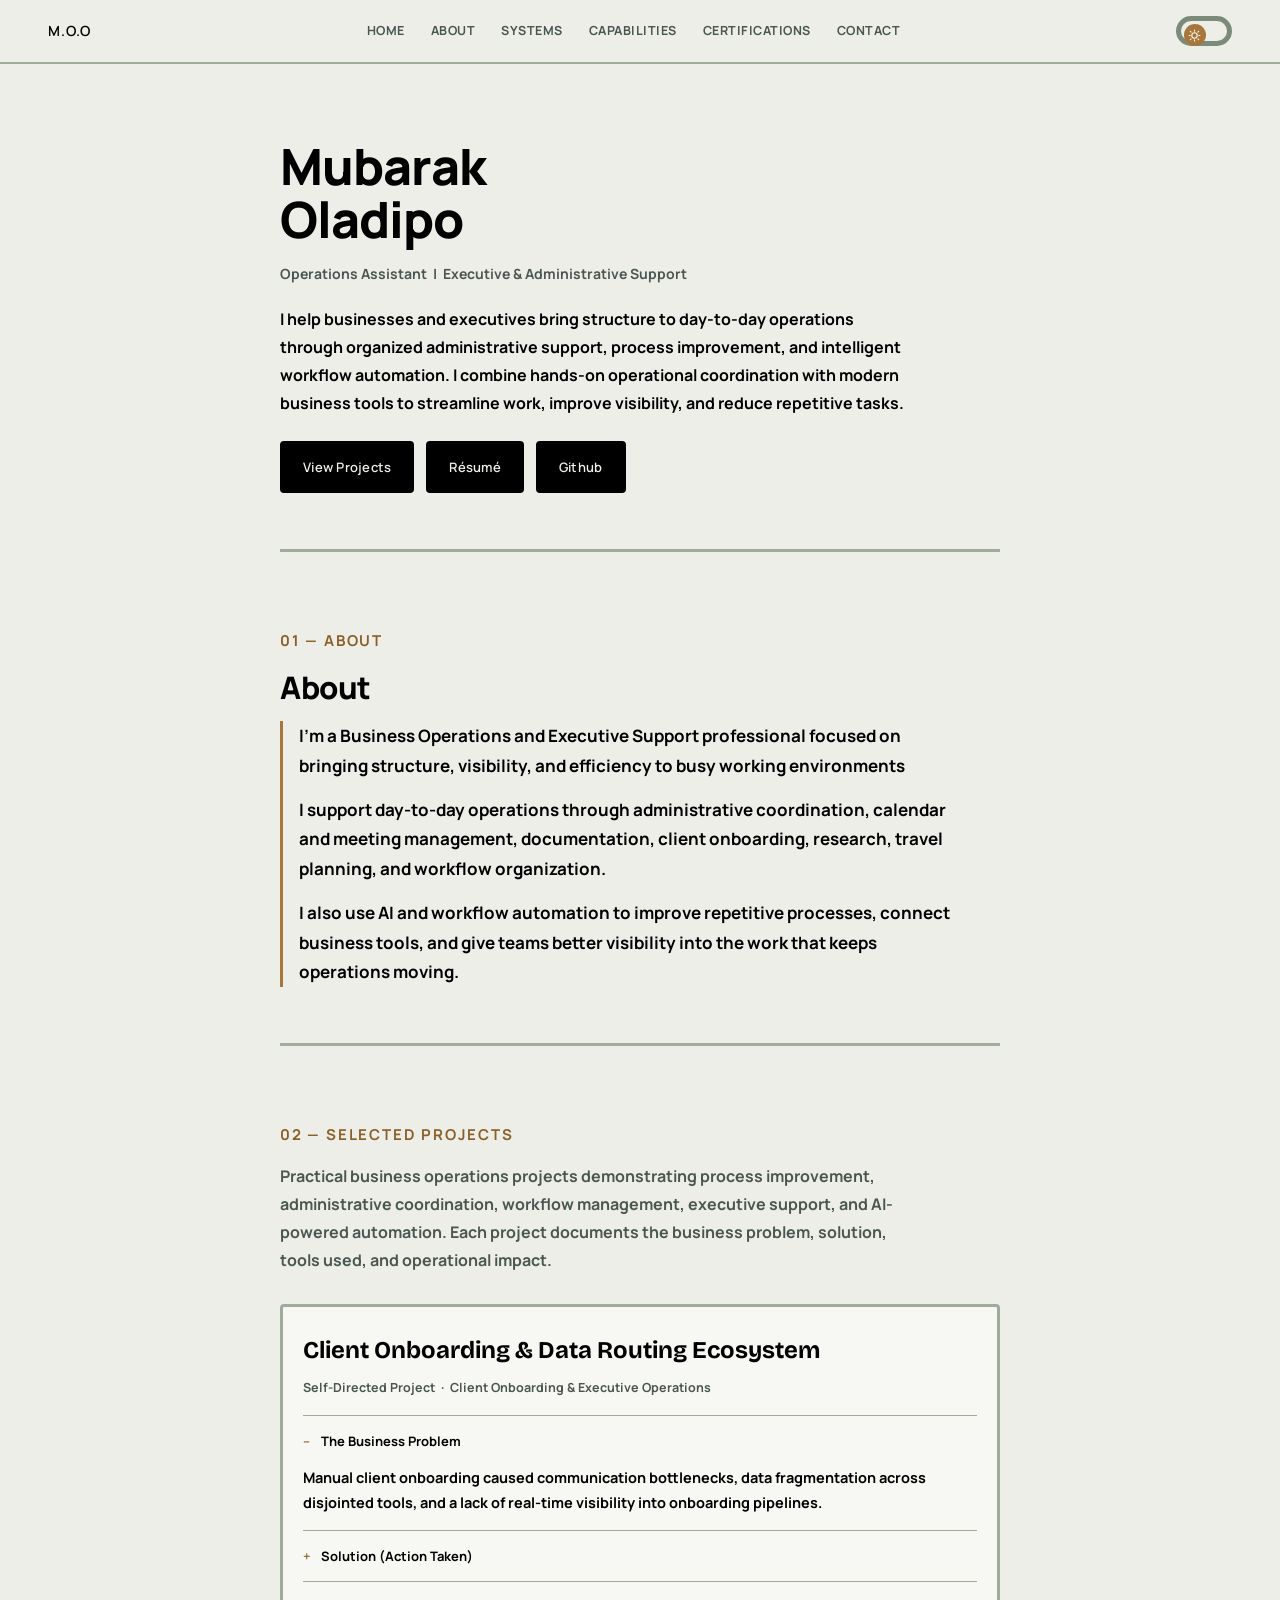
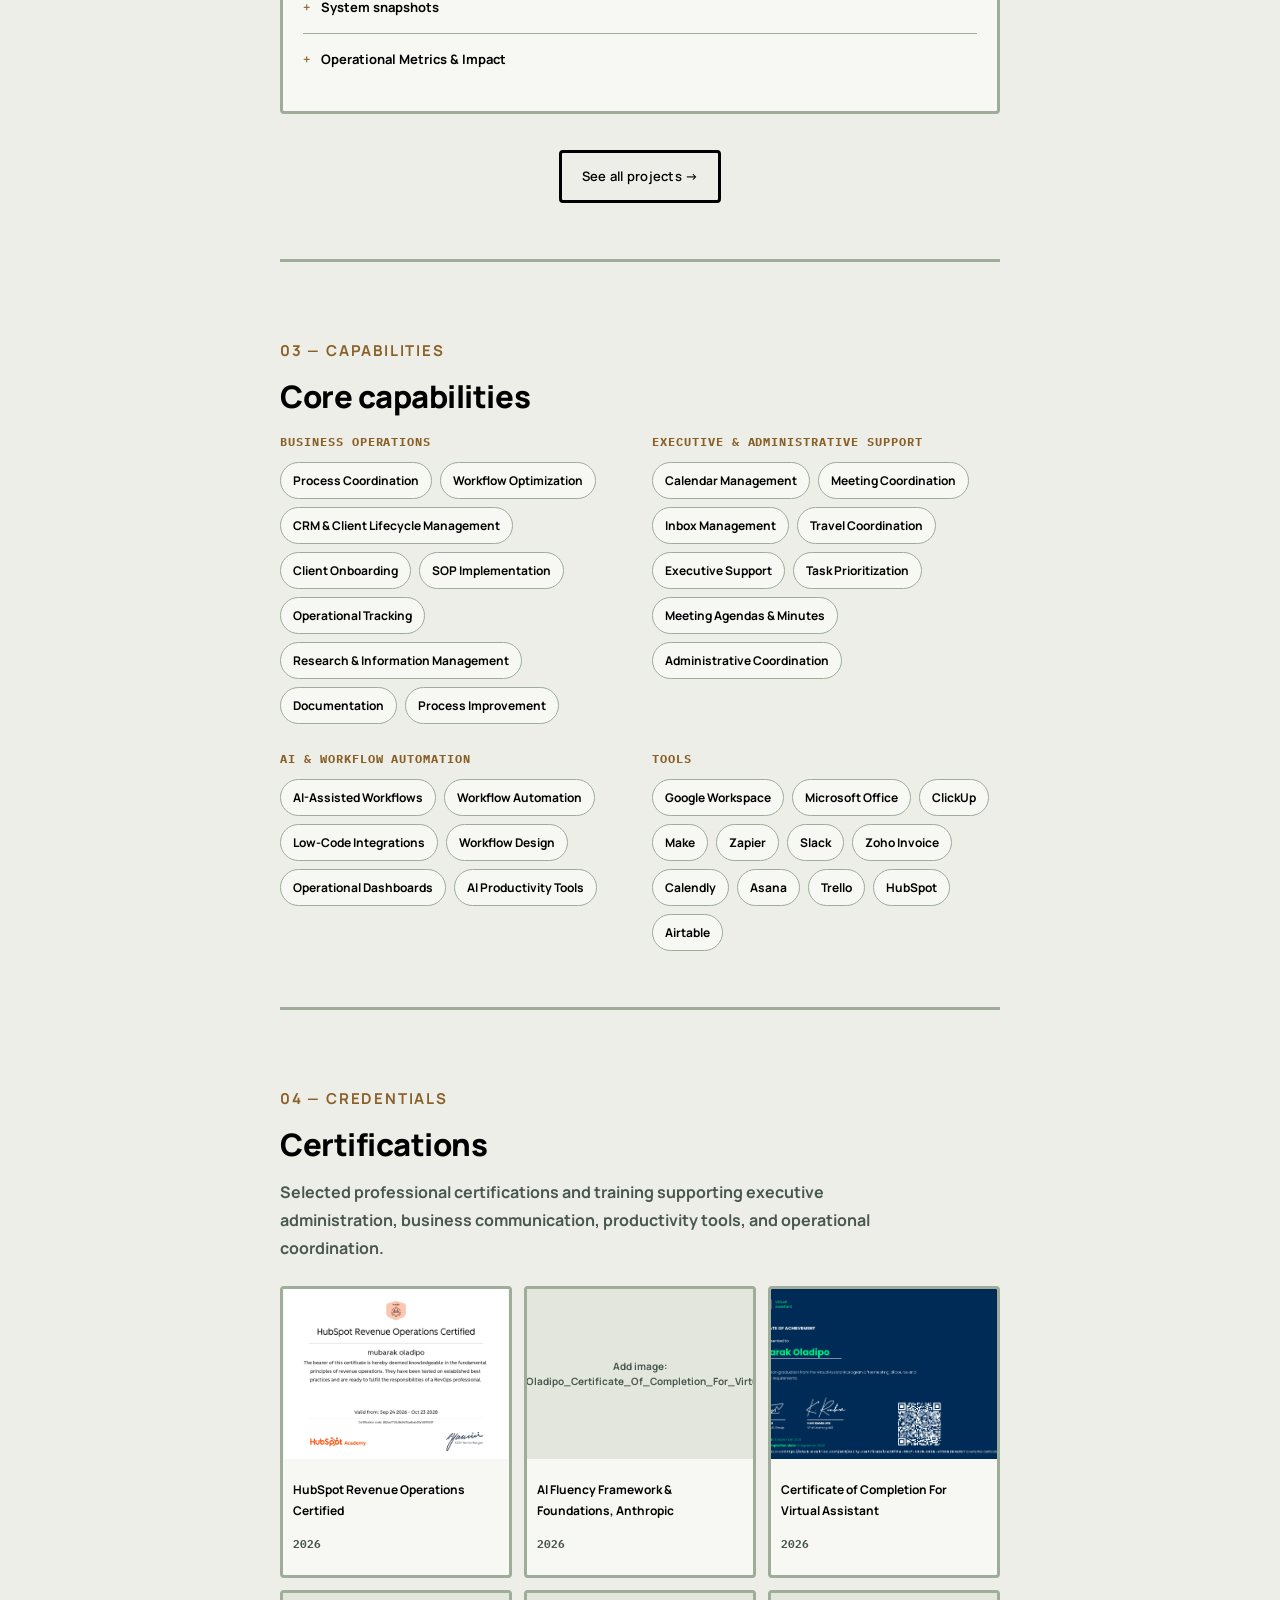
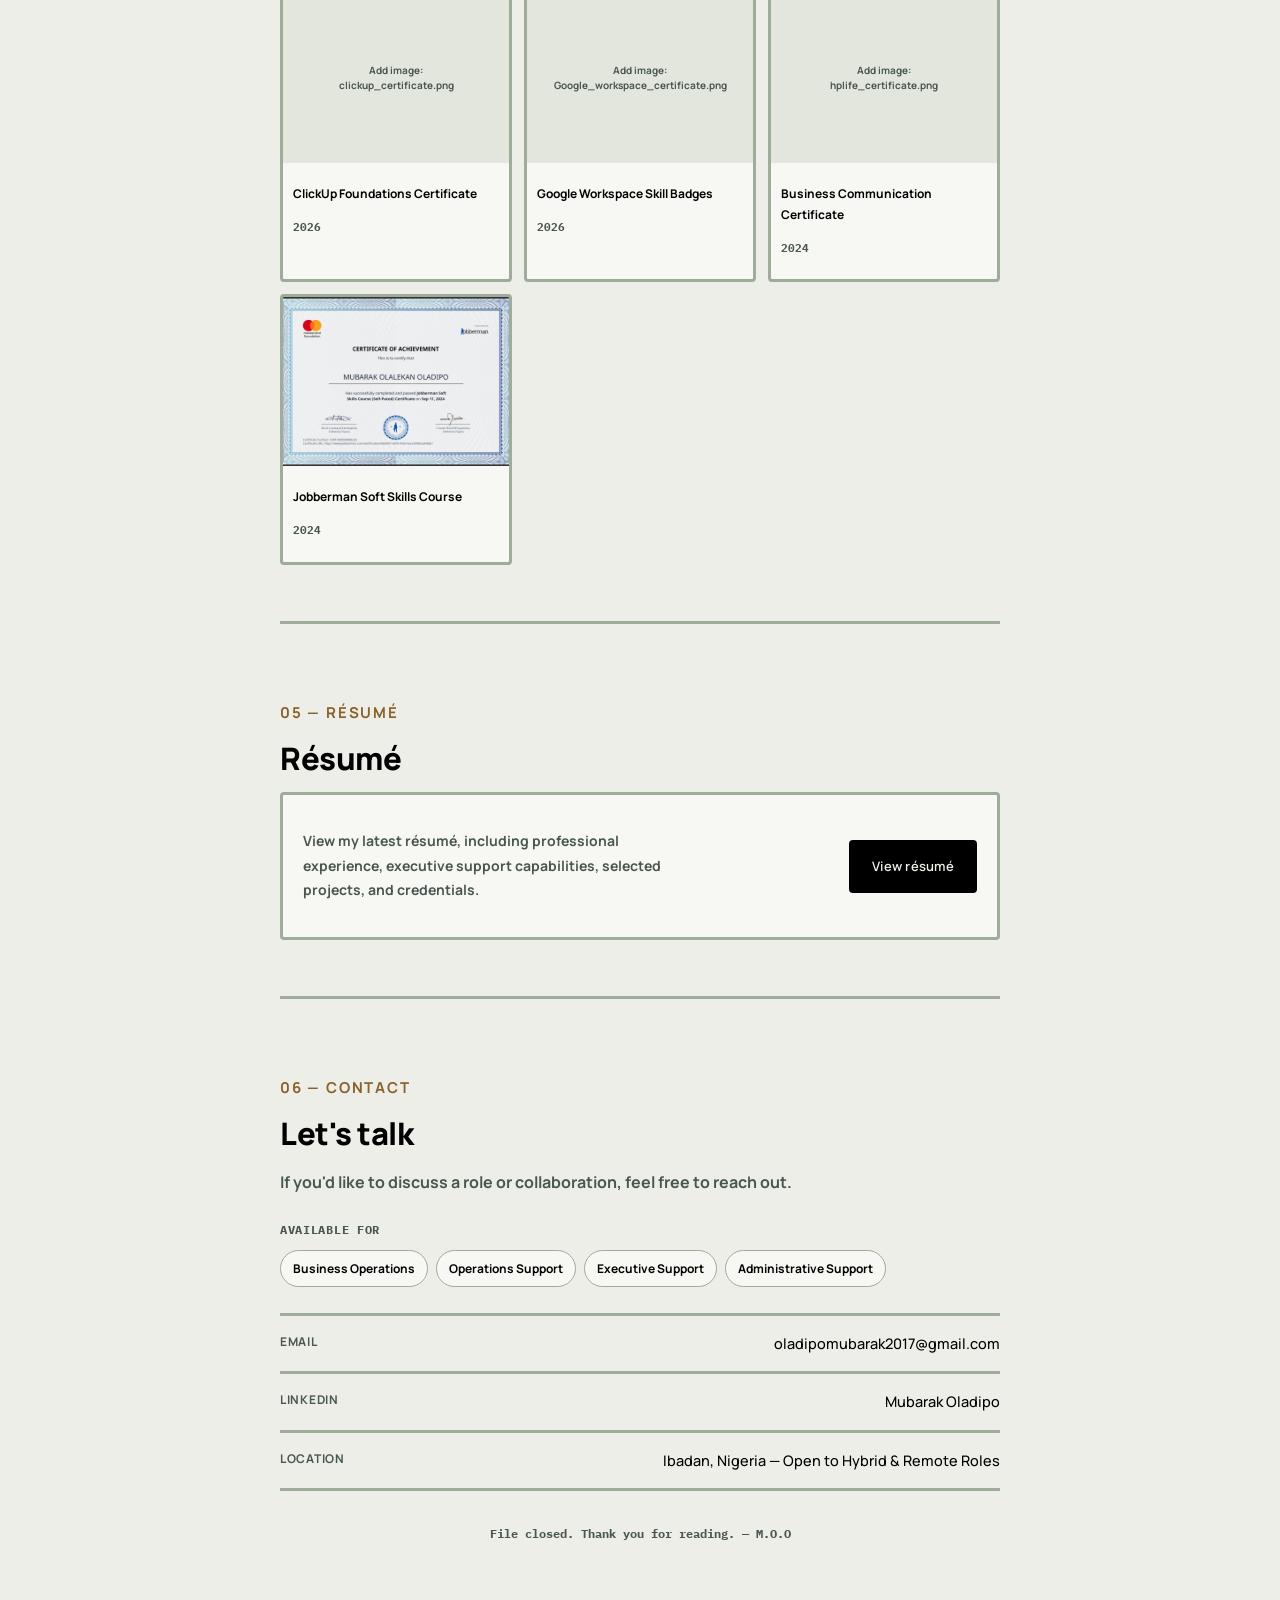
==== commit cc75f9f5: "Update image source for HubSpot certification" ====
--- a/index.html
+++ b/index.html
@@ -245,7 +245,7 @@
 
     <div class="cert-grid">
       <div class="cert-card">
-        <div class="cert-card__thumb"><img loading= "lazy" src="HubSpot Revenue Operations Certified.png" alt="HubSpot Revenue Operations Certified" onerror="this.style.display='none'; this.nextElementSibling.style.display='flex';"></div>
+        <div class="cert-card__thumb"><img loading= "lazy" src="HubSpot_CErtificate.png" alt="HubSpot Revenue Operations Certified" onerror="this.style.display='none'; this.nextElementSibling.style.display='flex';"></div>
         <p class="cert-card__name">HubSpot Revenue Operations Certified</p>
         <p class="cert-card__date">2026</p>
       </div>
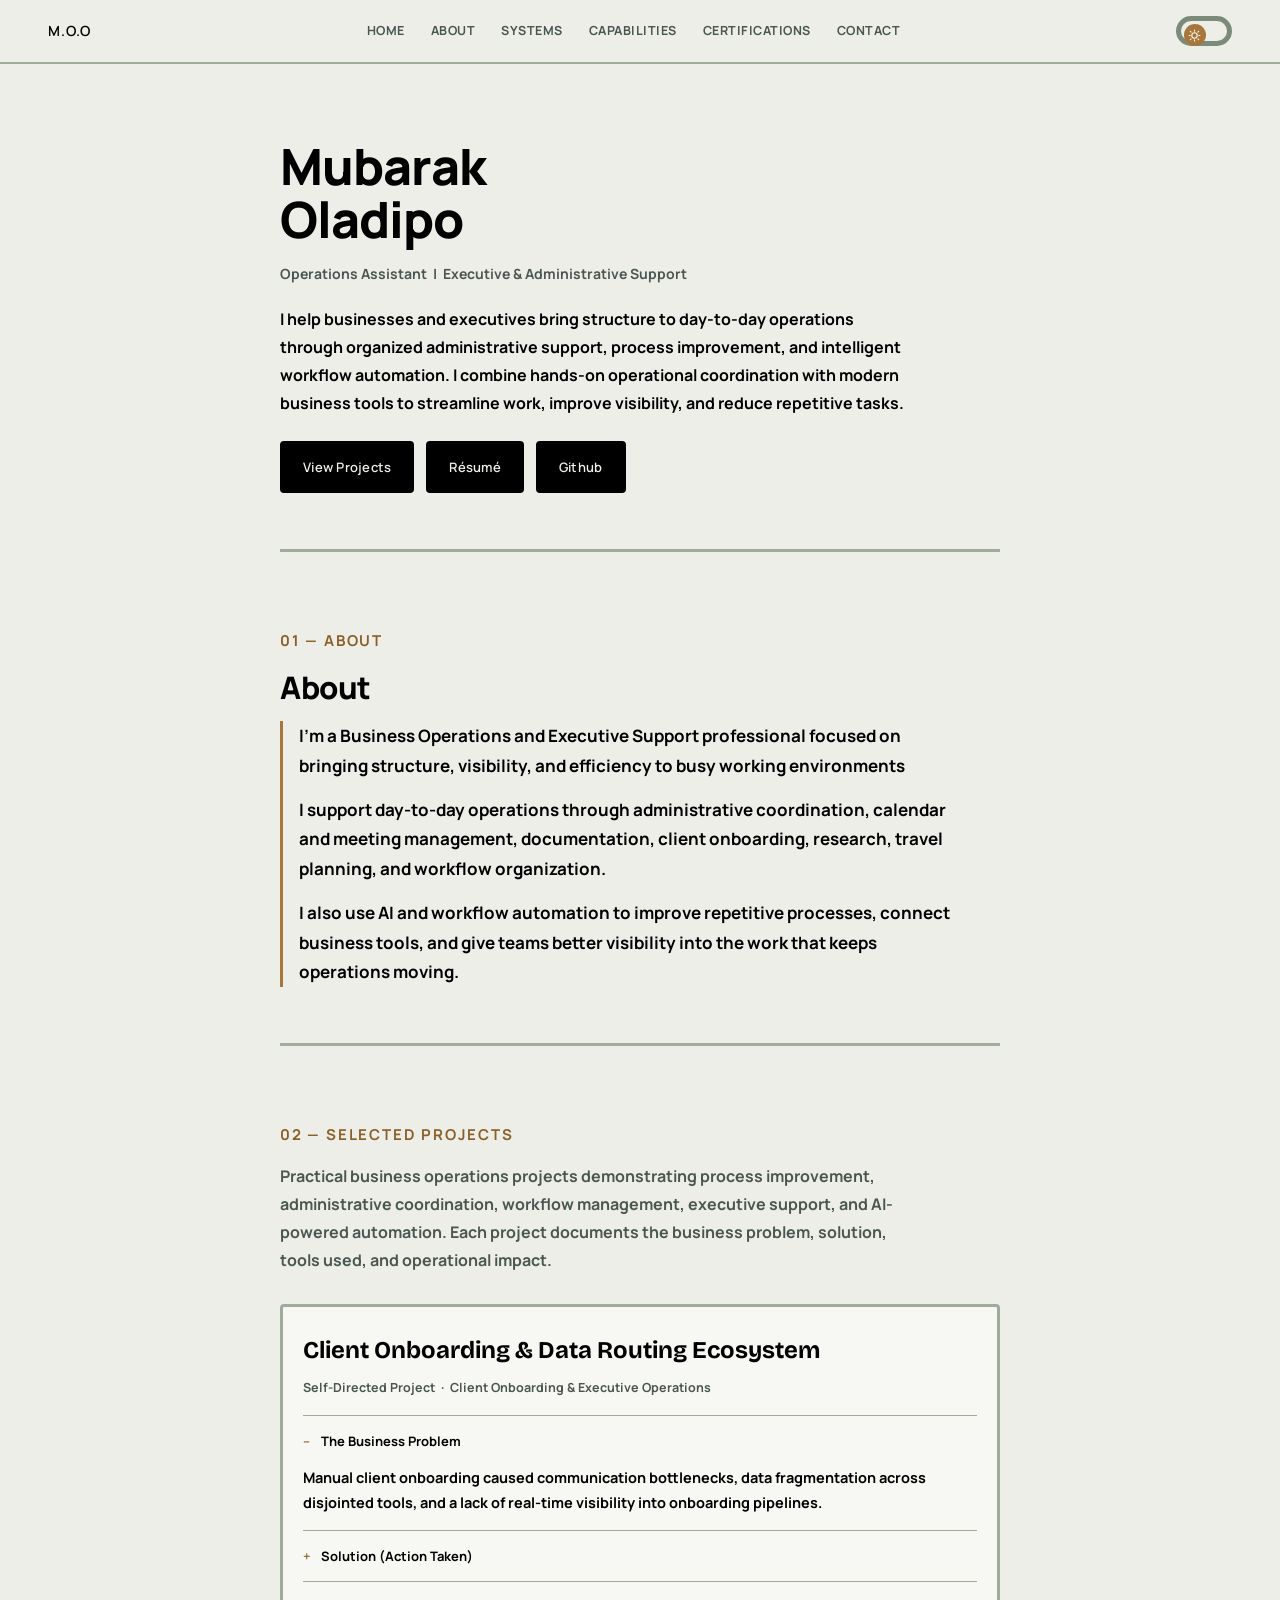
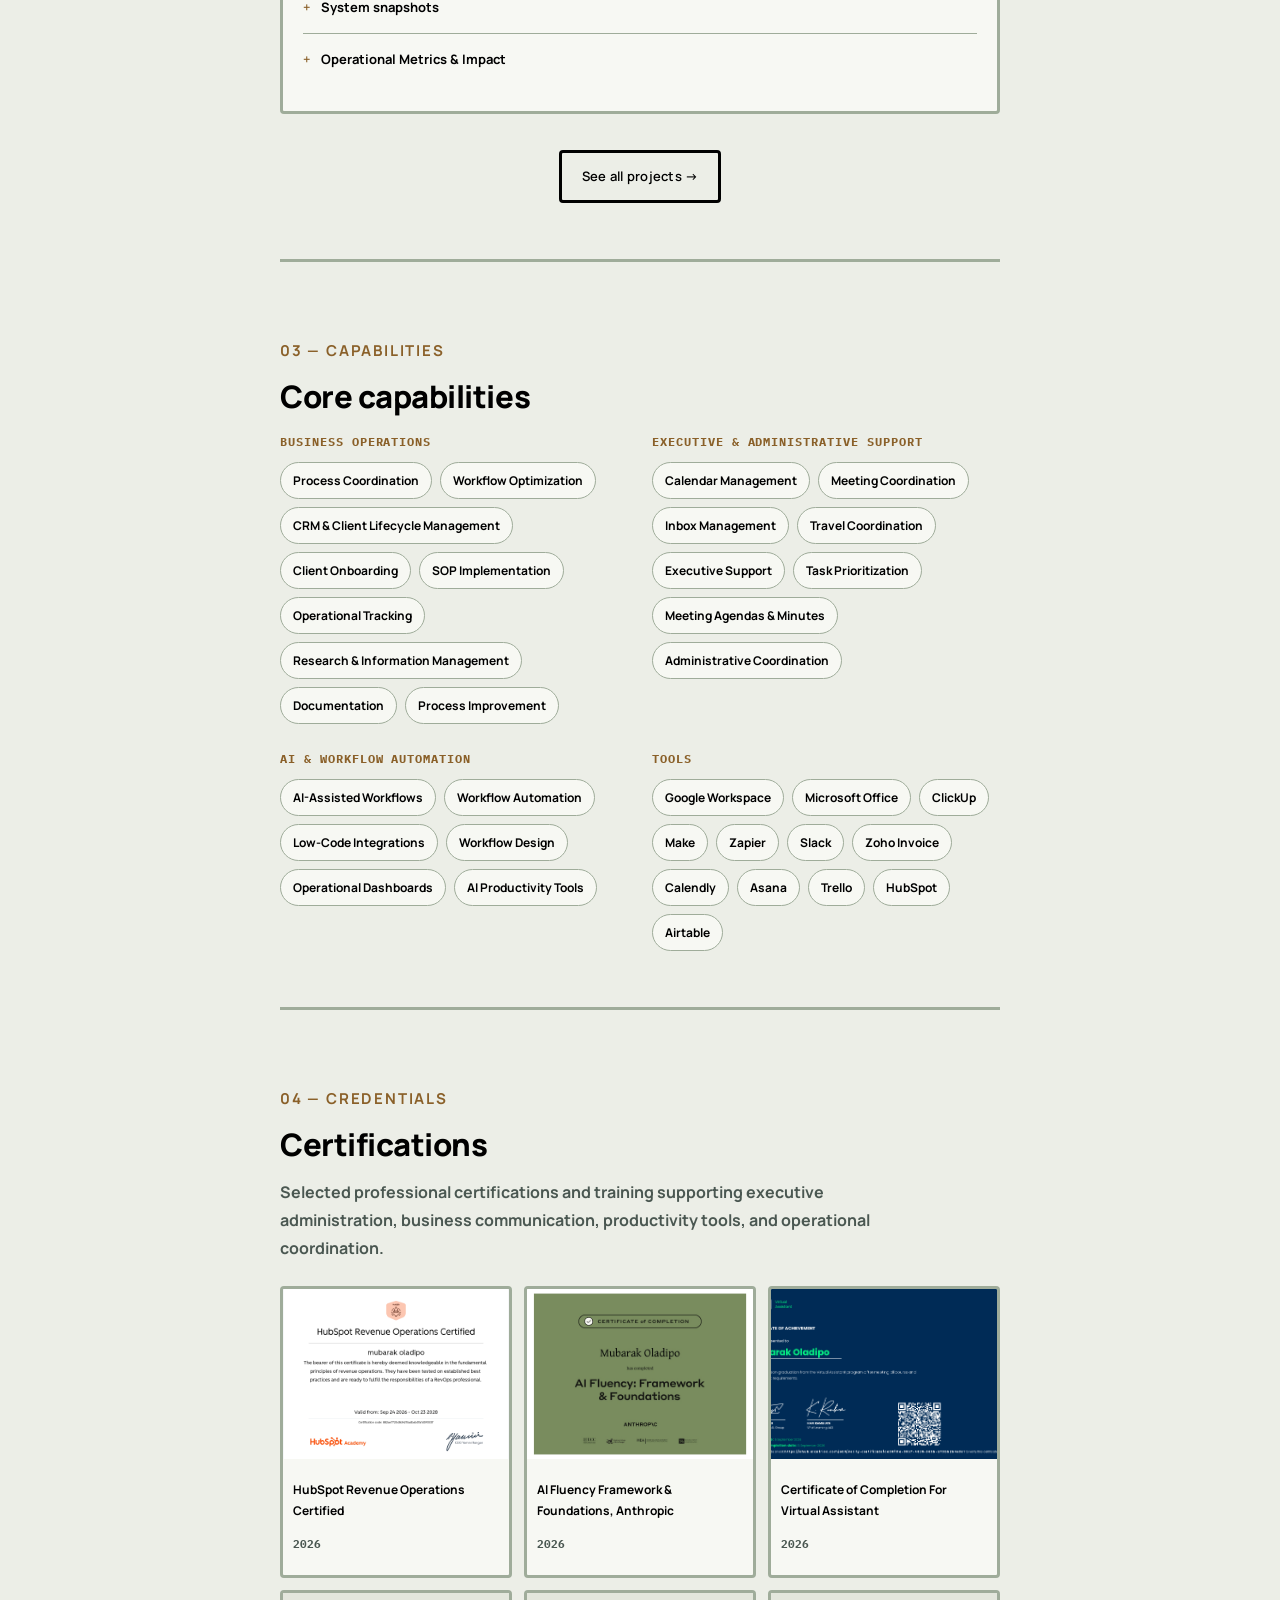
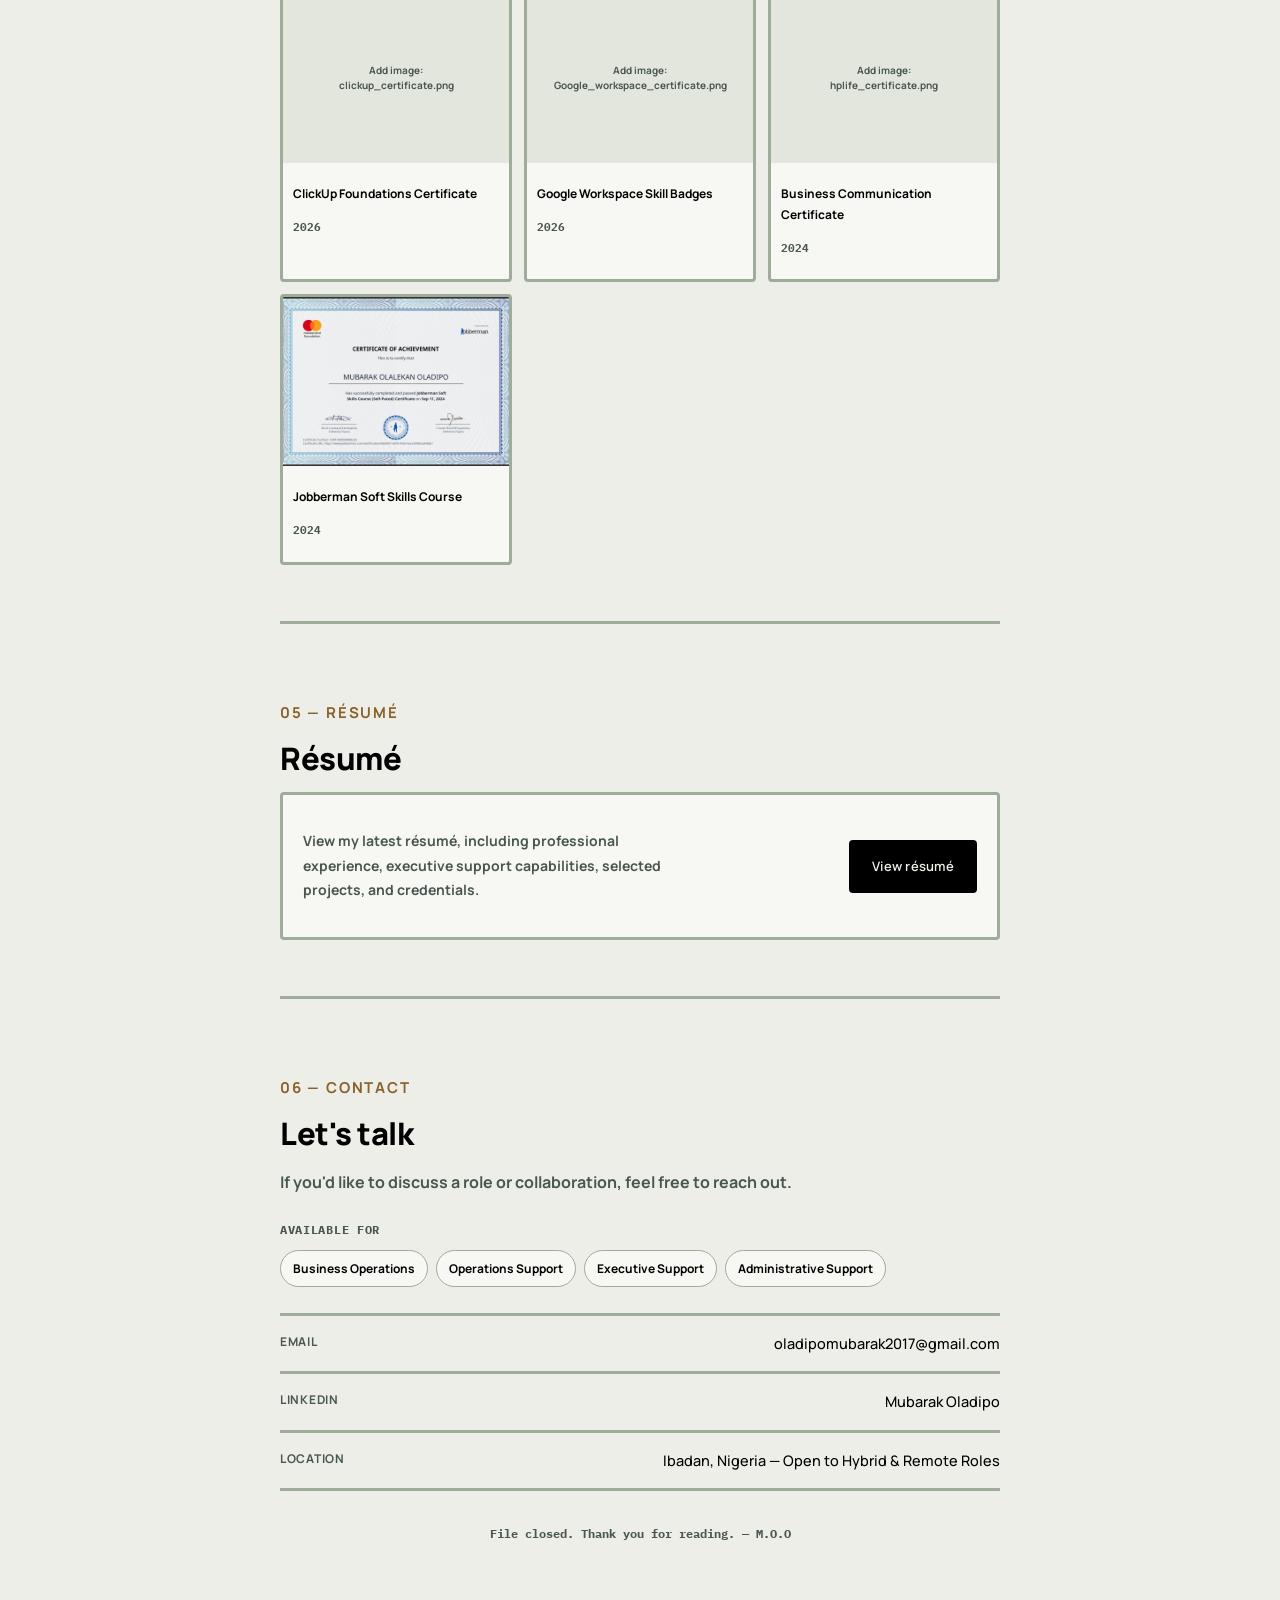
==== commit c5c5547b: "Update certificate image source and alt text" ====
--- a/index.html
+++ b/index.html
@@ -250,7 +250,7 @@
         <p class="cert-card__date">2026</p>
       </div>
       <div class="cert-card">
-        <div class="cert-card__thumb"><img loading= "lazy" src="Al Fluency Framework & Foundations, Anthropic.pdf" alt="Certificate of Completion For Virtual Assistant" onerror="this.style.display='none'; this.nextElementSibling.style.display='flex';"><span class="shot__fallback" style="display:none">Add image:<br>MubarakOlalekanOladipo_Certificate_Of_Completion_For_Virtual_Assistant.png</span></div>
+        <div class="cert-card__thumb"><img loading= "lazy" src="AI_Fluency_FRamework.jpeg" alt="AI_Fluency_FRamework.jpeg" onerror="this.style.display='none'; this.nextElementSibling.style.display='flex';"><span class="shot__fallback" style="display:none">Add image:<br>MubarakOlalekanOladipo_Certificate_Of_Completion_For_Virtual_Assistant.png</span></div>
         <p class="cert-card__name">Al Fluency Framework & Foundations, Anthropic</p>
         <p class="cert-card__date">2026</p>
       </div>
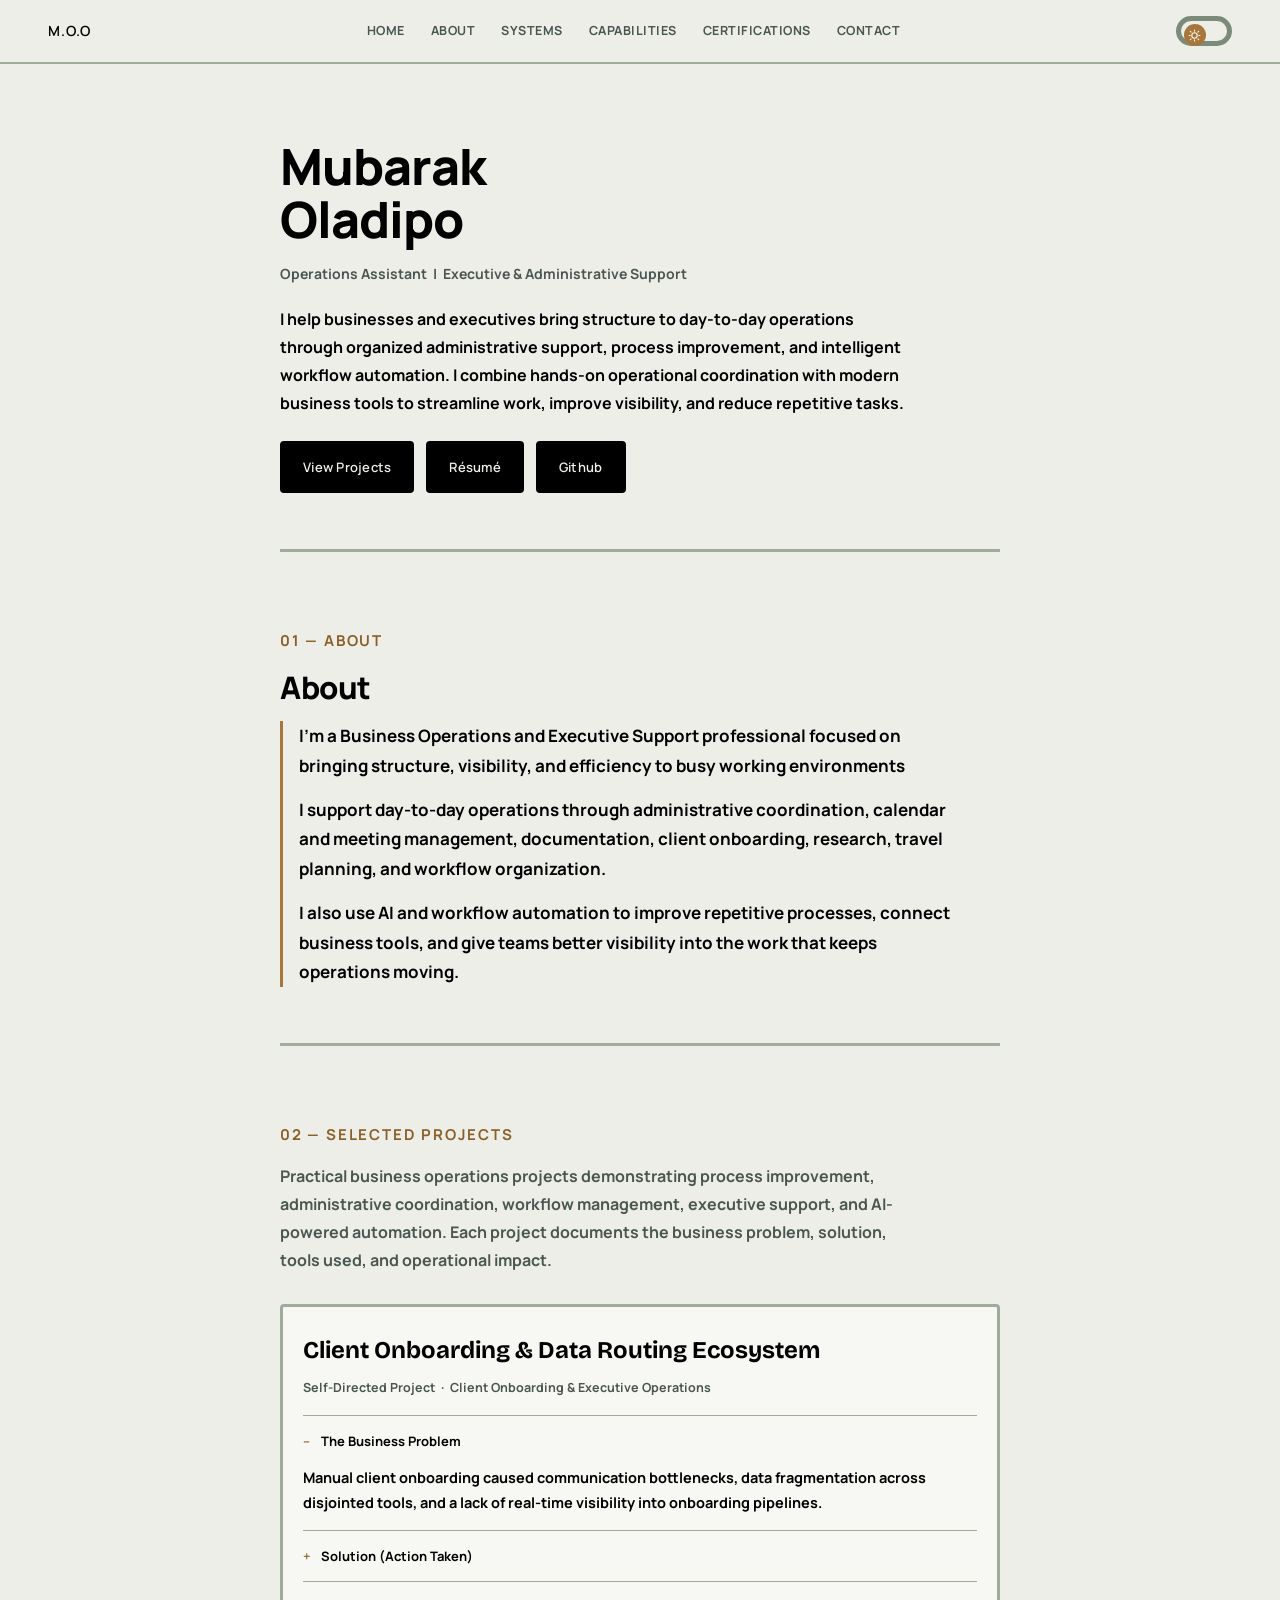
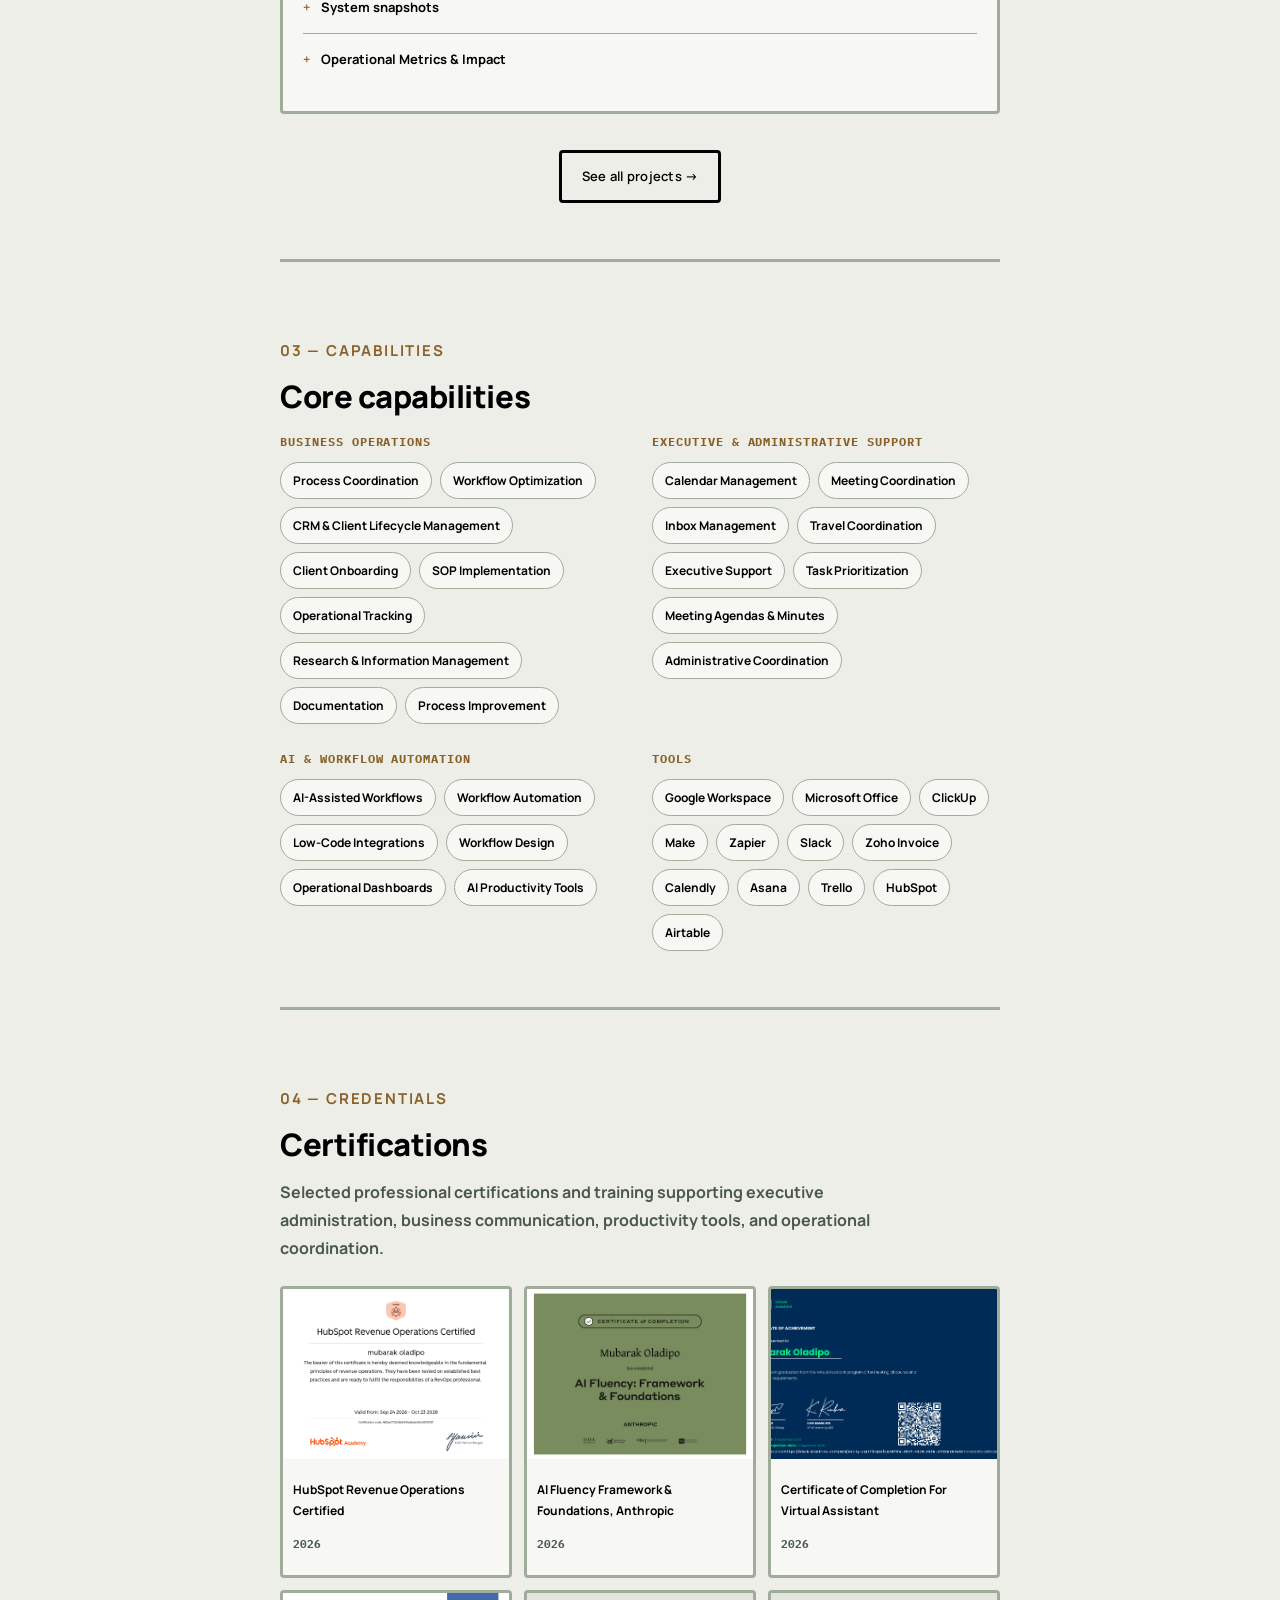
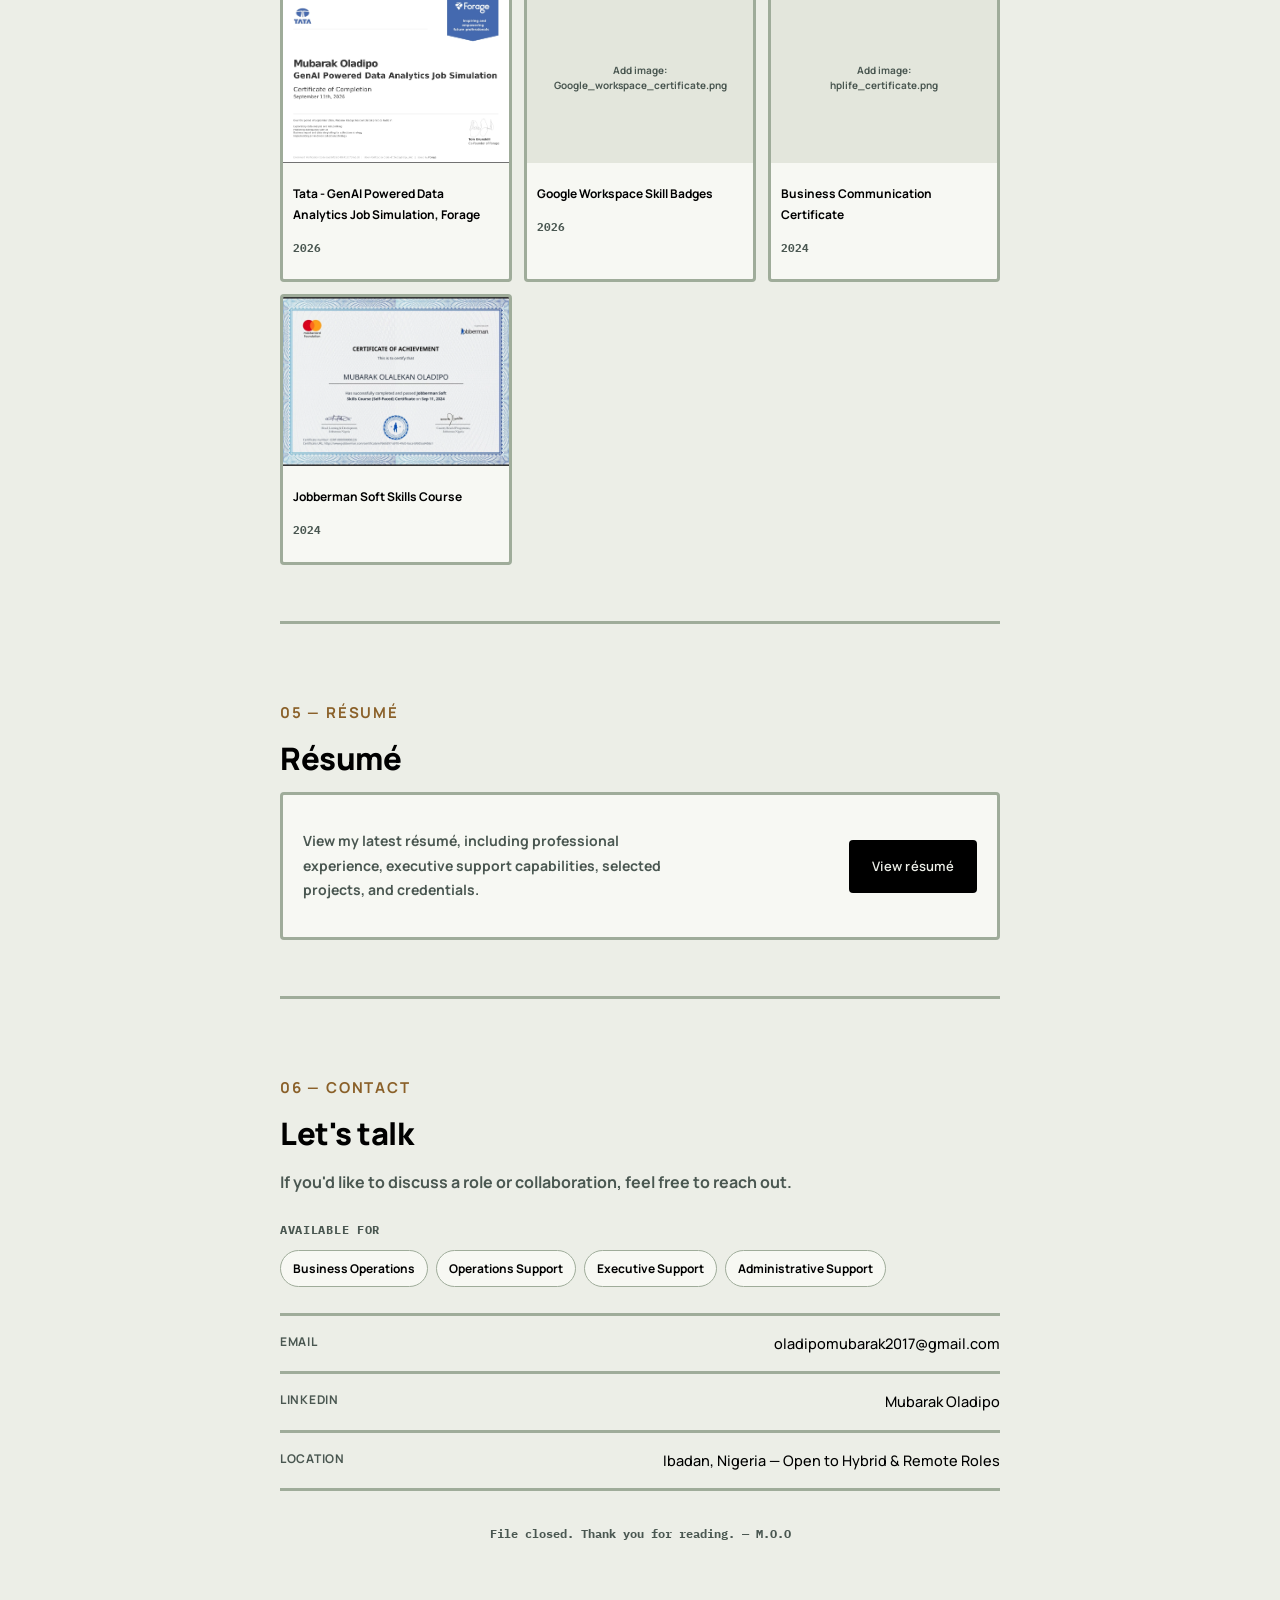
==== commit 18a51cb6: "Update certificate images and names in index.html" ====
--- a/index.html
+++ b/index.html
@@ -260,8 +260,8 @@
         <p class="cert-card__date">2026</p>
       </div>
       <div class="cert-card">
-        <div class="cert-card__thumb"><img loading= "lazy" src="clickup_certificate.png" alt="ClickUp Foundations Certificate" onerror="this.style.display='none'; this.nextElementSibling.style.display='flex';"><span class="shot__fallback" style="display:none">Add image:<br>clickup_certificate.png</span></div>
-        <p class="cert-card__name">ClickUp Foundations Certificate</p>
+        <div class="cert-card__thumb"><img loading= "lazy" src="GenAI_Data_Analytics_completion_certificate.jpeg" alt="GenAI_Data_Analytics_completion_certificate" onerror="this.style.display='none'; this.nextElementSibling.style.display='flex';"><span class="shot__fallback" style="display:none">Add image:<br>clickup_certificate.png</span></div>
+        <p class="cert-card__name">Tata - GenAI Powered Data Analytics Job Simulation, Forage</p>
         <p class="cert-card__date">2026</p>
       </div>
       <div class="cert-card">
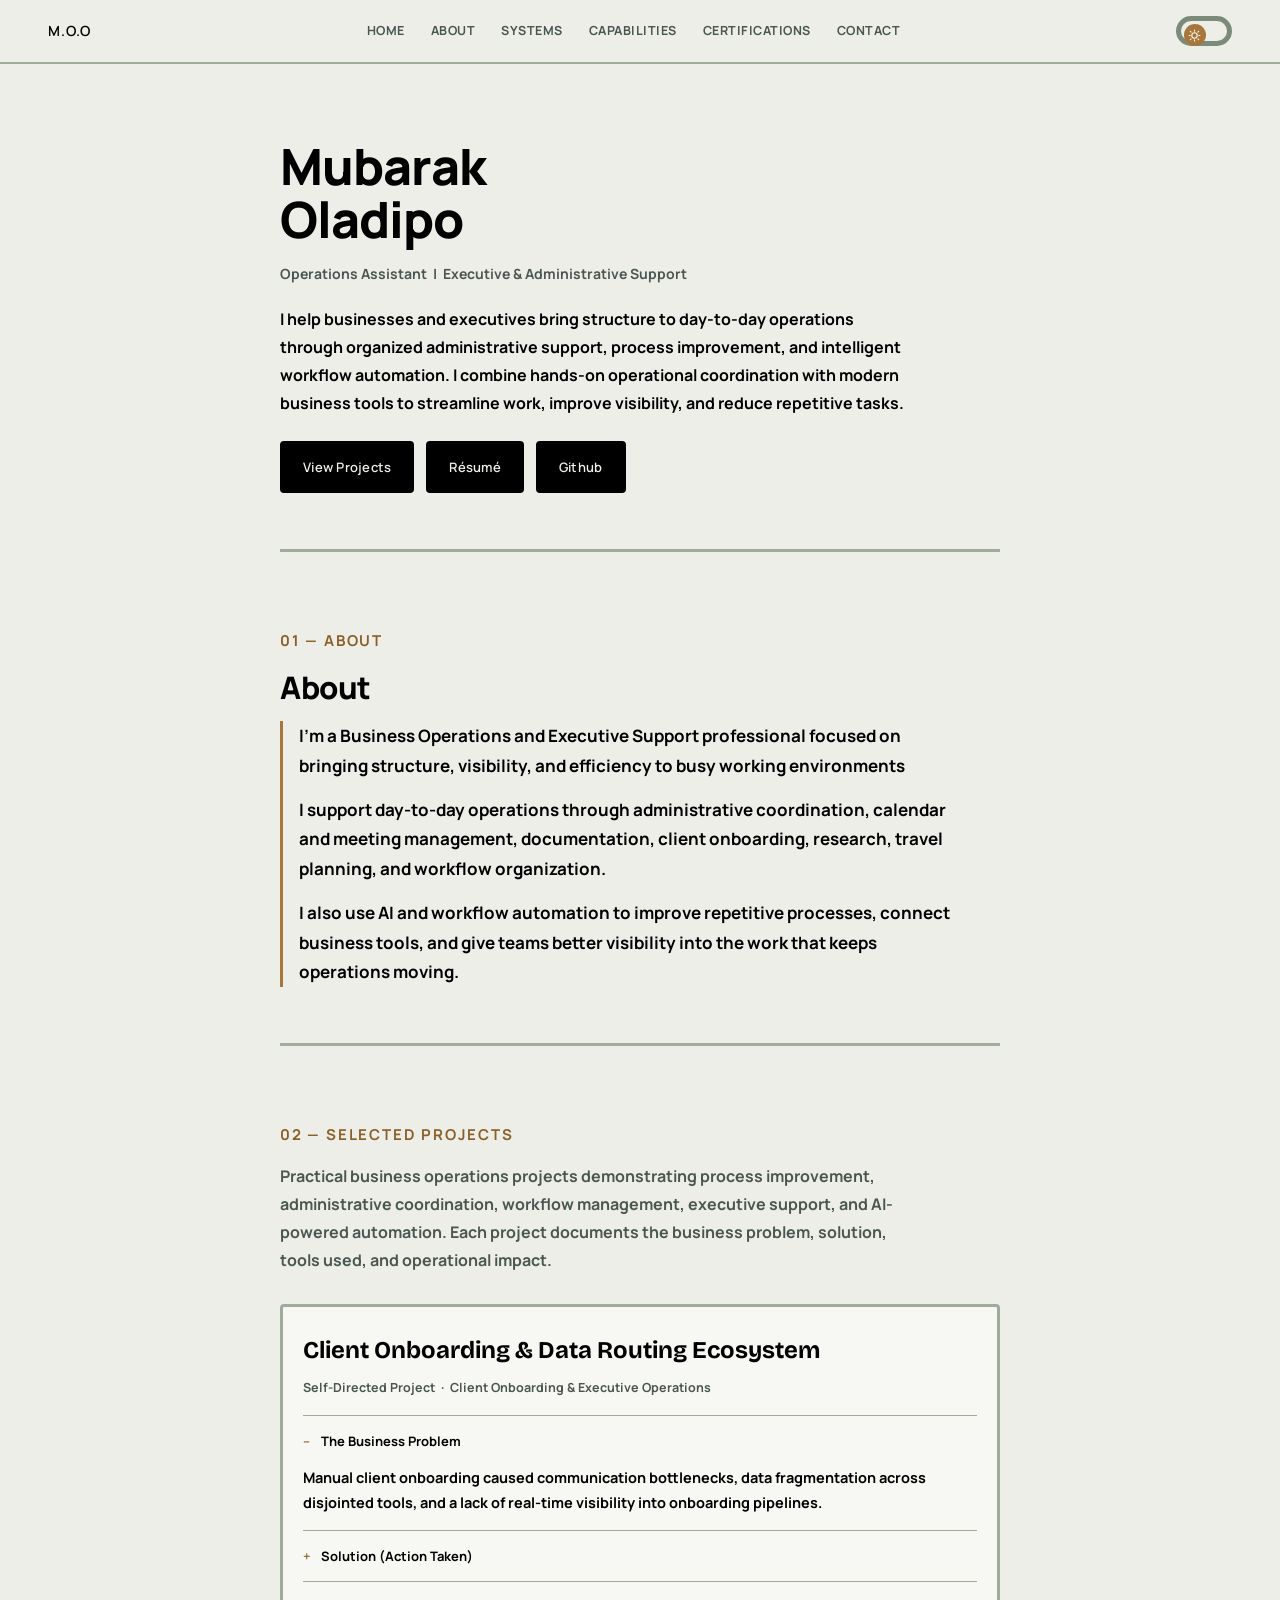
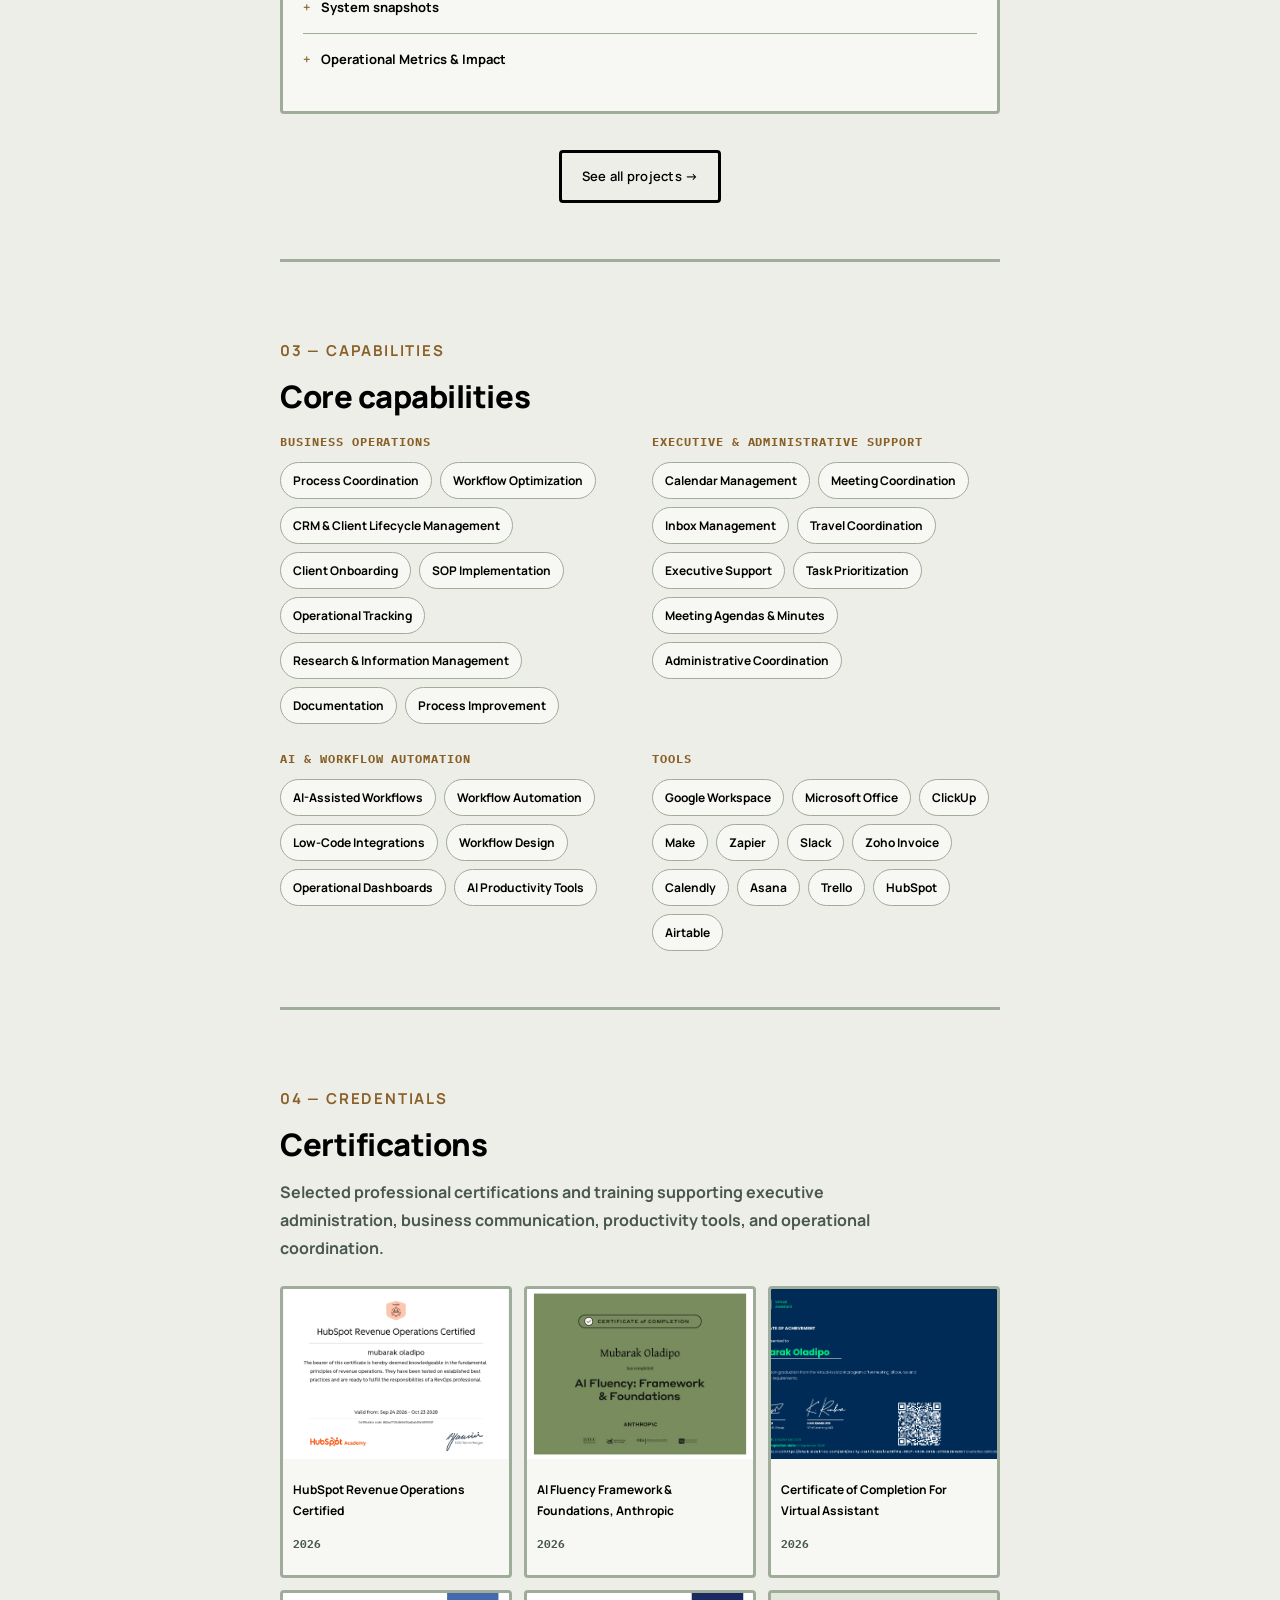
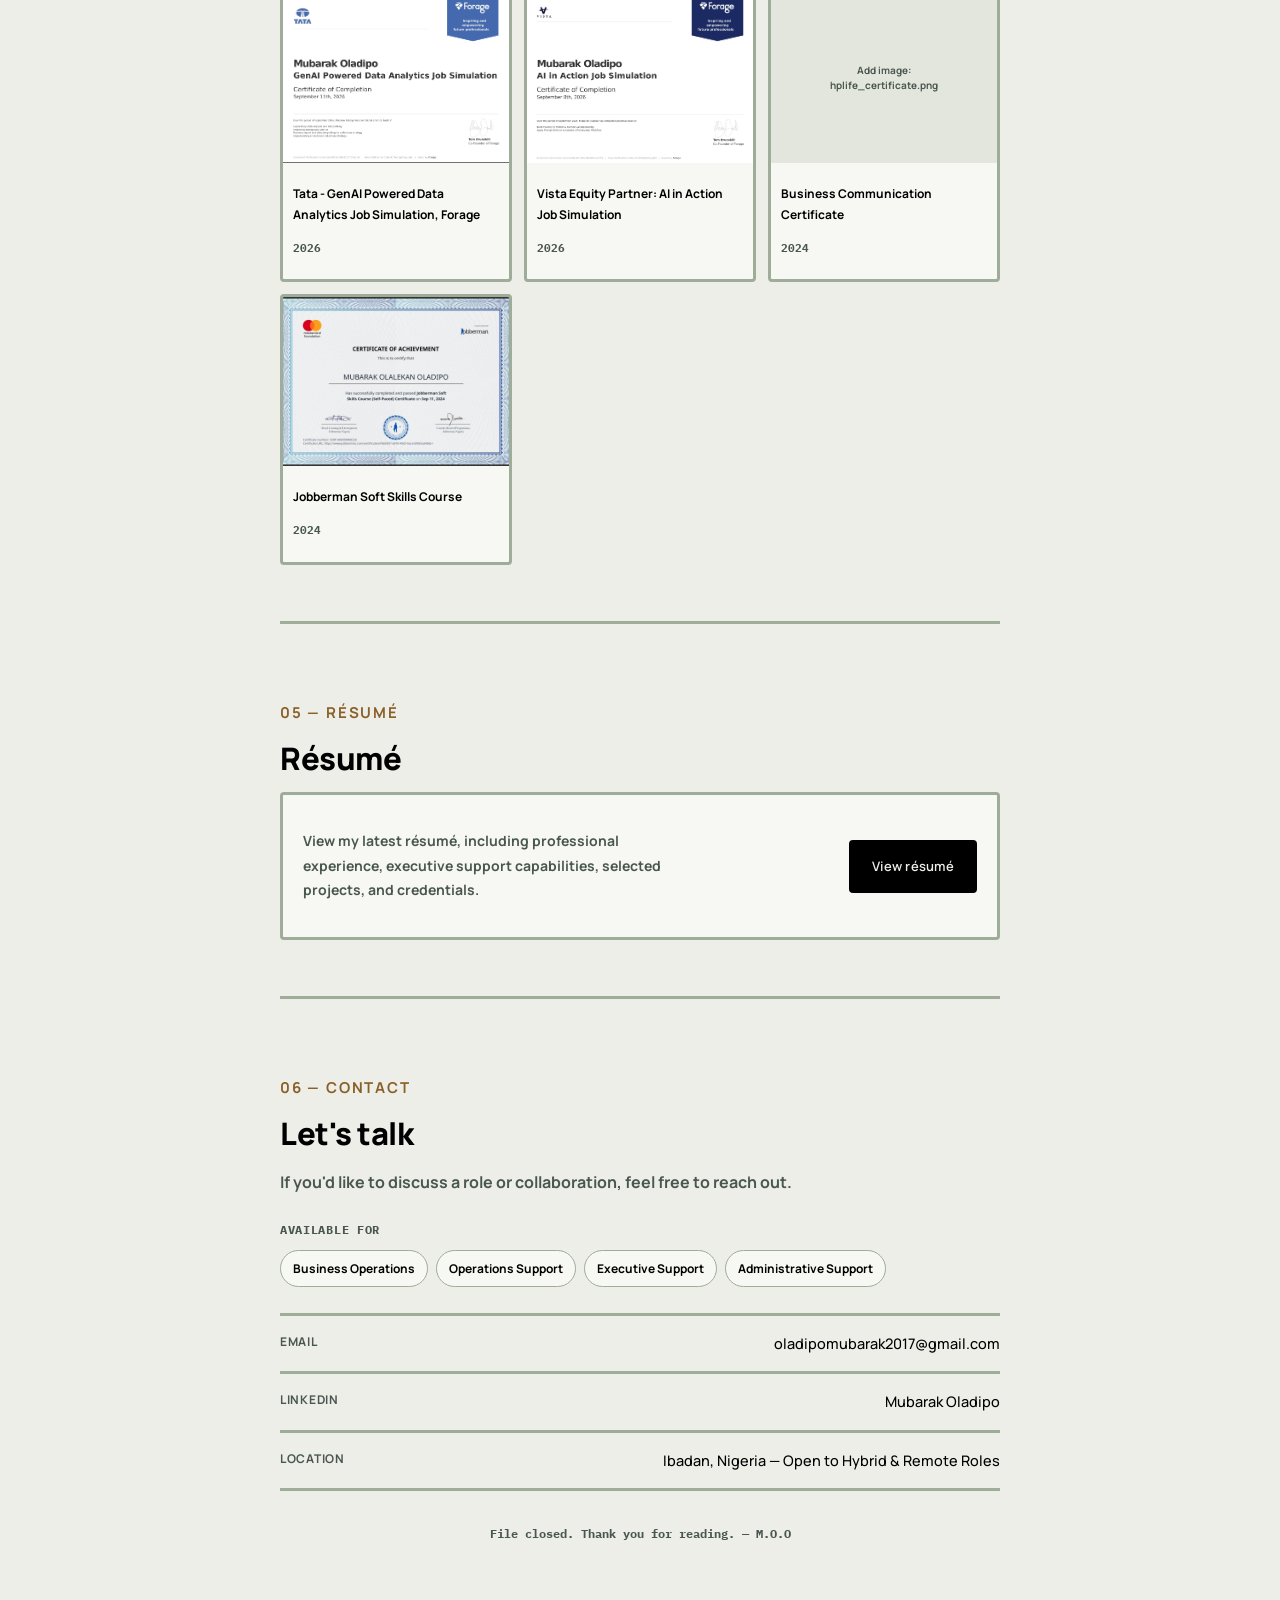
==== commit e2ff2ad2: "Replace Google Workspace image and name with Vista AI" ====
--- a/index.html
+++ b/index.html
@@ -265,8 +265,8 @@
         <p class="cert-card__date">2026</p>
       </div>
       <div class="cert-card">
-        <div class="cert-card__thumb"><img loading= "lazy" src="Google_workspace_certificate.png" alt="Google Workspace Skill Badges" onerror="this.style.display='none'; this.nextElementSibling.style.display='flex';"><span class="shot__fallback" style="display:none">Add image:<br>Google_workspace_certificate.png</span></div>
-        <p class="cert-card__name">Google Workspace Skill Badges</p>
+        <div class="cert-card__thumb"><img loading= "lazy" src="Vista_AI_in_action_JobSim_Certificate.jpeg" alt="Vista_AI_in_action_JobSim_Certificate" onerror="this.style.display='none'; this.nextElementSibling.style.display='flex';"><span class="shot__fallback" style="display:none">Add image:<br>Google_workspace_certificate.png</span></div>
+        <p class="cert-card__name">Vista Equity Partner: AI in Action Job Simulation</p>
         <p class="cert-card__date">2026</p>
       </div>
       <div class="cert-card">
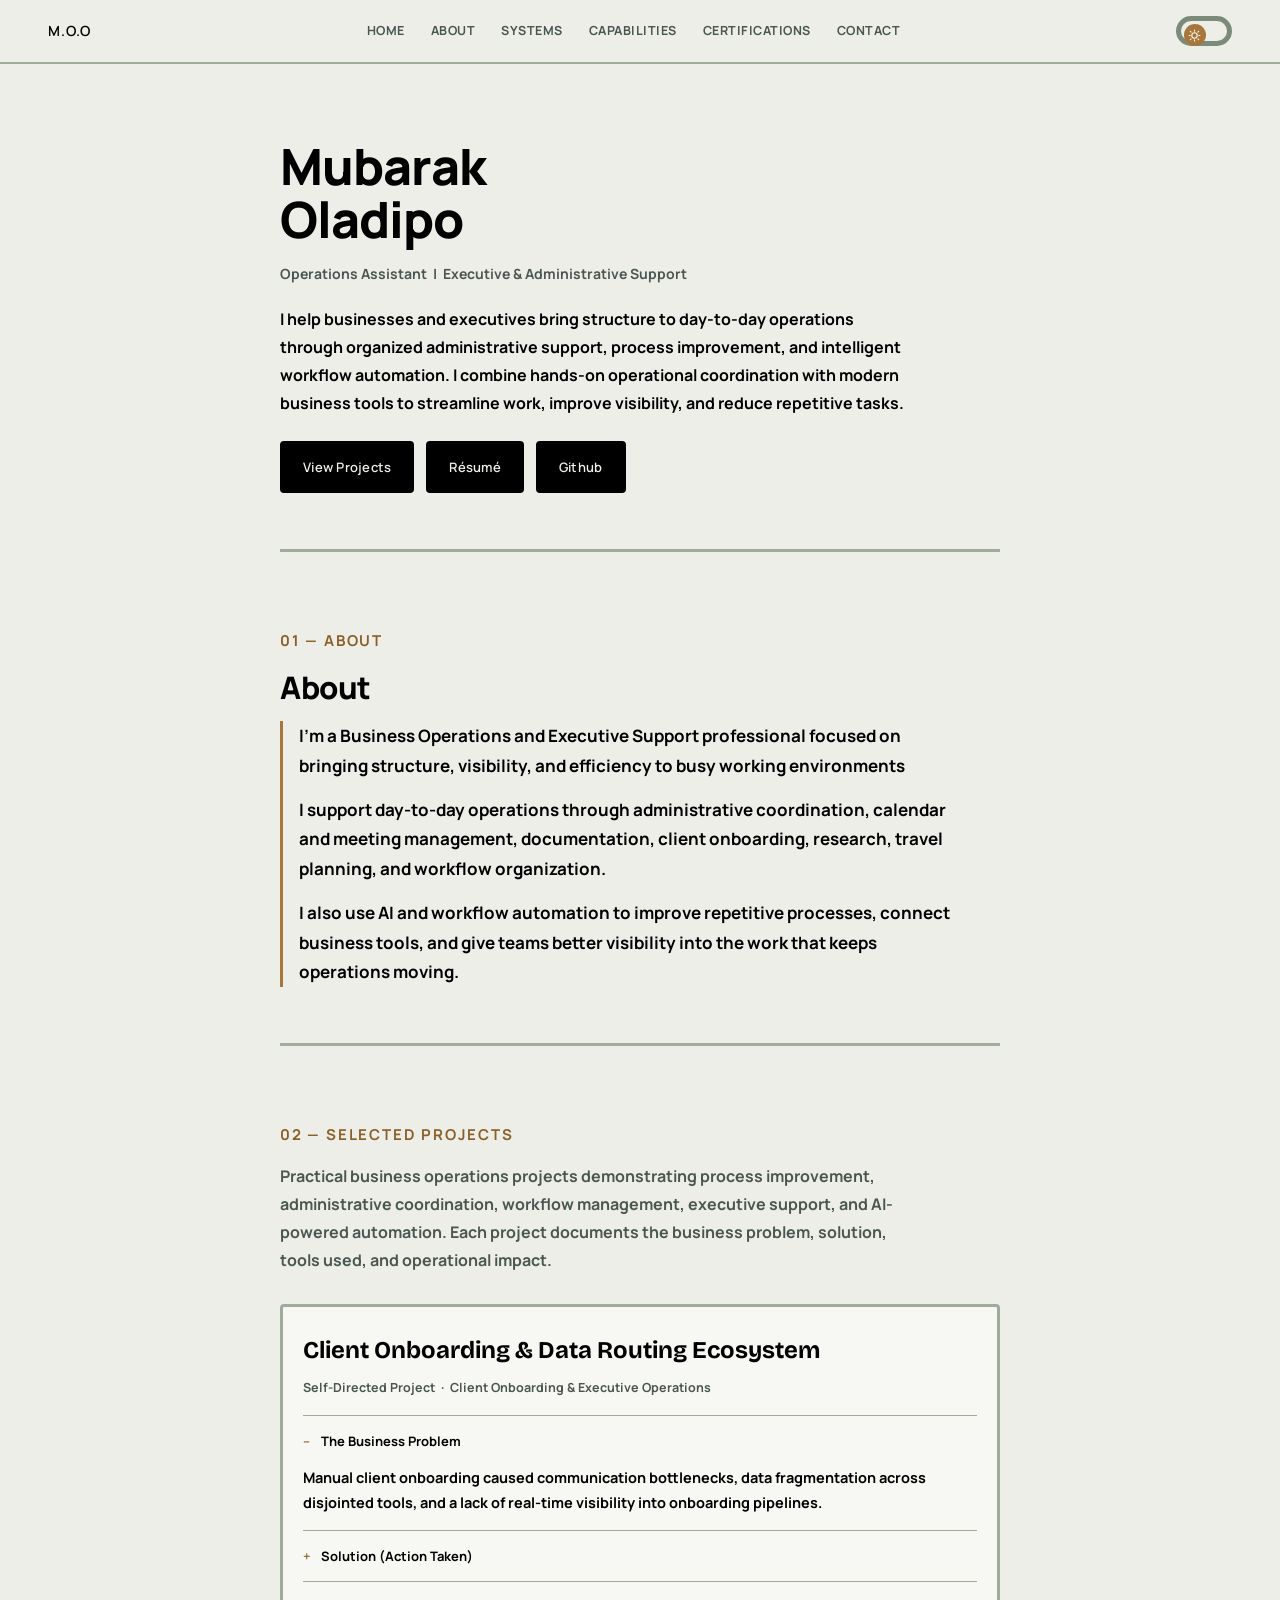
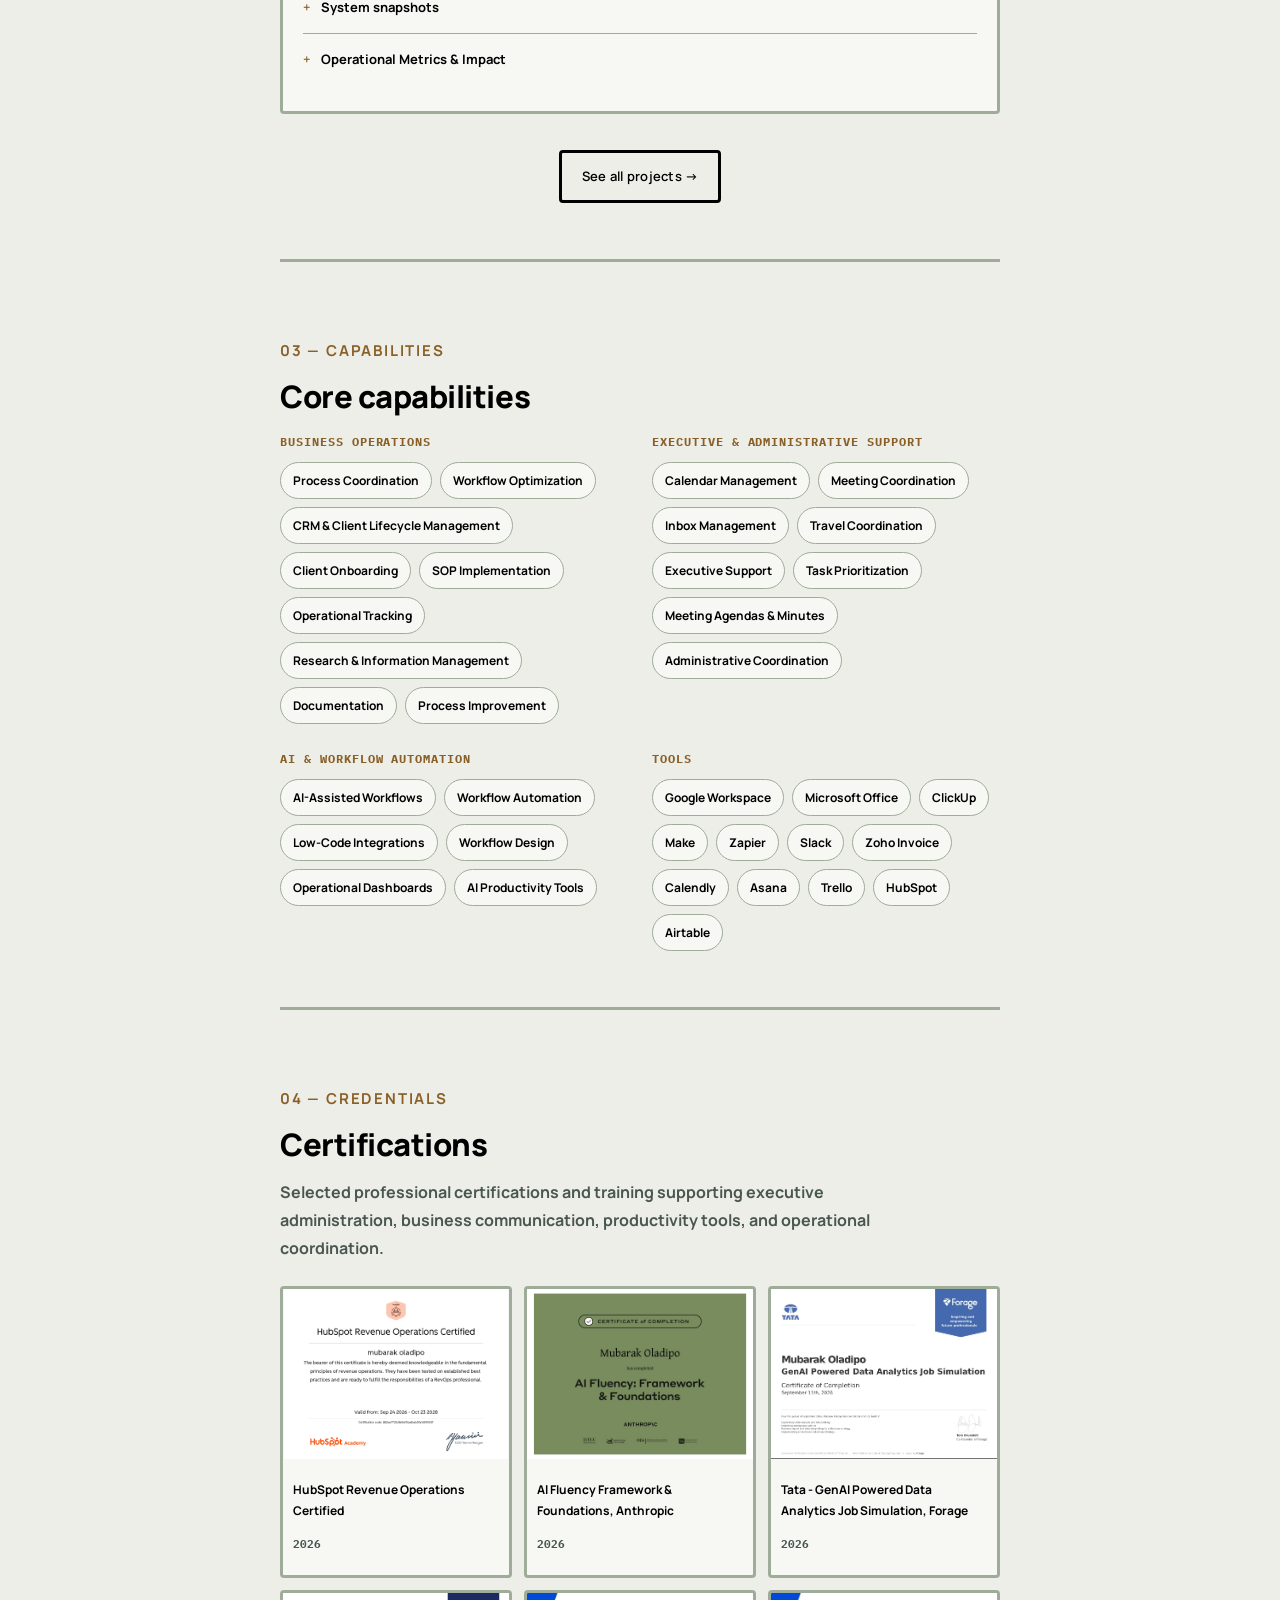
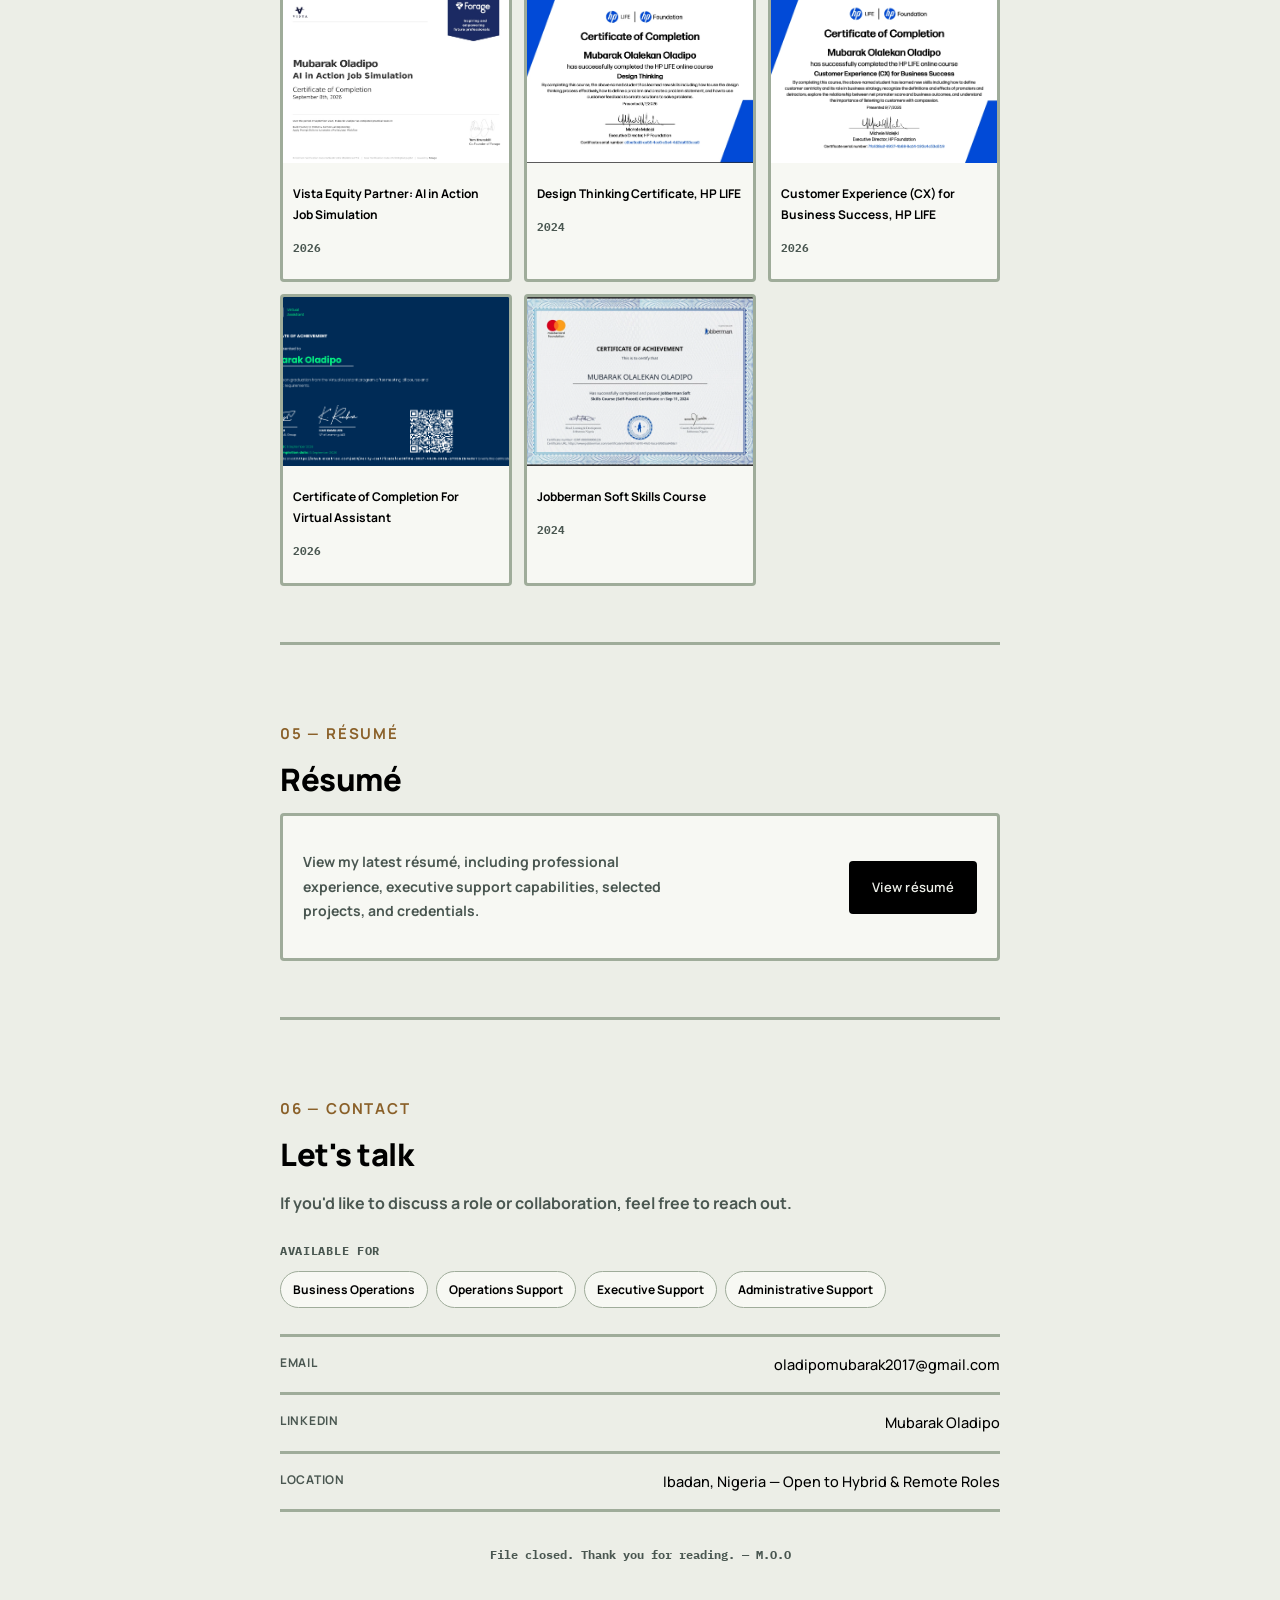
==== commit 59741542: "Update certificate entries in index.html Removed duplicate certificate entries and added new certifi" ====
--- a/index.html
+++ b/index.html
@@ -255,24 +255,29 @@
         <p class="cert-card__date">2026</p>
       </div>
       <div class="cert-card">
+        <div class="cert-card__thumb"><img loading= "lazy" src="GenAI_Data_Analytics_completion_certificate.jpeg" alt="GenAI_Data_Analytics_completion_certificate" onerror="this.style.display='none'; this.nextElementSibling.style.display='flex';"><span class="shot__fallback" style="display:none">Add image:<br>clickup_certificate.png</span></div>
+        <p class="cert-card__name">Tata - GenAI Powered Data Analytics Job Simulation, Forage</p>
+        <p class="cert-card__date">2026</p>
+      </div>
+      <div class="cert-card">
+        <div class="cert-card__thumb"><img loading= "lazy" src="Vista_AI_in_action_JobSim_Certificate.jpeg" alt="Vista_AI_in_action_JobSim_Certificate" onerror="this.style.display='none'; this.nextElementSibling.style.display='flex';"><span class="shot__fallback" style="display:none">Add image:<br>Google_workspace_certificate.png</span></div>
+        <p class="cert-card__name">Vista Equity Partner: AI in Action Job Simulation</p>
+        <p class="cert-card__date">2026</p>
+      </div>
+      <div class="cert-card">
+        <div class="cert-card__thumb"><img loading= "lazy" src="Design Thinking.jpeg" alt="Design Thinking Certificate" onerror="this.style.display='none'; this.nextElementSibling.style.display='flex';"><span class="shot__fallback" style="display:none">Add image:<br>hplife_certificate.png</span></div>
+        <p class="cert-card__name">Design Thinking Certificate, HP LIFE</p>
+        <p class="cert-card__date">2024</p>
+      </div>
+      <div class="cert-card">
+        <div class="cert-card__thumb"><img loading= "lazy" src="Customer Experience (CX) for Business Success.jpeg" alt="Customer Experience (CX) for Business Success" onerror="this.style.display='none'; this.nextElementSibling.style.display='flex';"><span class="shot__fallback" style="display:none">Add image:<br>MubarakOlalekanOladipo_Certificate_Of_Completion_For_Virtual_Assistant.png</span></div>
+        <p class="cert-card__name">Customer Experience (CX) for Business Success, HP LIFE</p>
+        <p class="cert-card__date">2026</p>
+      </div>
+      <div class="cert-card">
         <div class="cert-card__thumb"><img loading= "lazy" src="MubarakOlalekanOladipo_Certificate_Of_Completion_For_Virtual_Assistant.png" alt="Certificate of Completion For Virtual Assistant" onerror="this.style.display='none'; this.nextElementSibling.style.display='flex';"><span class="shot__fallback" style="display:none">Add image:<br>MubarakOlalekanOladipo_Certificate_Of_Completion_For_Virtual_Assistant.png</span></div>
         <p class="cert-card__name">Certificate of Completion For Virtual Assistant</p>
         <p class="cert-card__date">2026</p>
-      </div>
-      <div class="cert-card">
-        <div class="cert-card__thumb"><img loading= "lazy" src="GenAI_Data_Analytics_completion_certificate.jpeg" alt="GenAI_Data_Analytics_completion_certificate" onerror="this.style.display='none'; this.nextElementSibling.style.display='flex';"><span class="shot__fallback" style="display:none">Add image:<br>clickup_certificate.png</span></div>
-        <p class="cert-card__name">Tata - GenAI Powered Data Analytics Job Simulation, Forage</p>
-        <p class="cert-card__date">2026</p>
-      </div>
-      <div class="cert-card">
-        <div class="cert-card__thumb"><img loading= "lazy" src="Vista_AI_in_action_JobSim_Certificate.jpeg" alt="Vista_AI_in_action_JobSim_Certificate" onerror="this.style.display='none'; this.nextElementSibling.style.display='flex';"><span class="shot__fallback" style="display:none">Add image:<br>Google_workspace_certificate.png</span></div>
-        <p class="cert-card__name">Vista Equity Partner: AI in Action Job Simulation</p>
-        <p class="cert-card__date">2026</p>
-      </div>
-      <div class="cert-card">
-        <div class="cert-card__thumb"><img loading= "lazy" src="hplife_certificate.png" alt="Business Communication Certificate" onerror="this.style.display='none'; this.nextElementSibling.style.display='flex';"><span class="shot__fallback" style="display:none">Add image:<br>hplife_certificate.png</span></div>
-        <p class="cert-card__name">Business Communication Certificate</p>
-        <p class="cert-card__date">2024</p>
       </div>
       <div class="cert-card">
         <div class="cert-card__thumb"><img loading= "lazy" src="jobberman_certificate.png" alt="Jobberman Soft Skills Course" onerror="this.style.display='none'; this.nextElementSibling.style.display='flex';"><span class="shot__fallback" style="display:none">Add image:<br>jobberman_certificate.png</span></div>
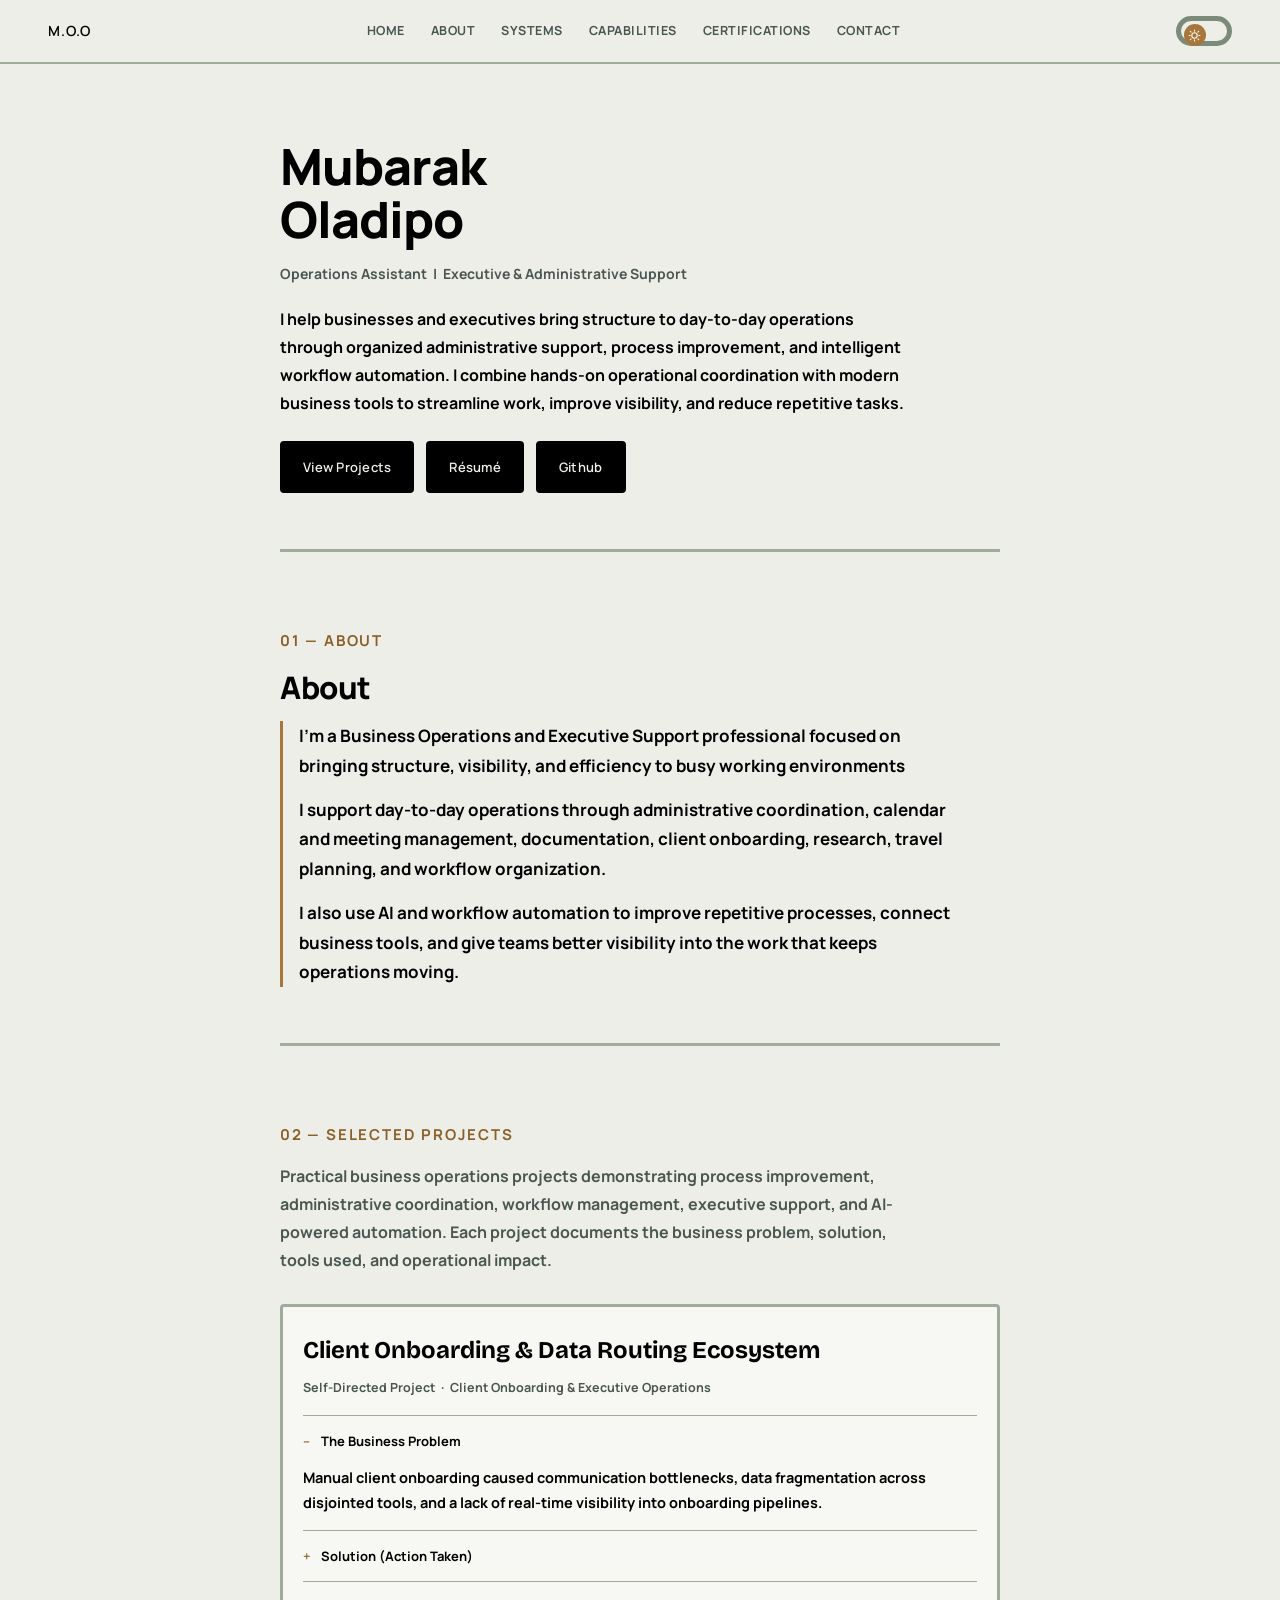
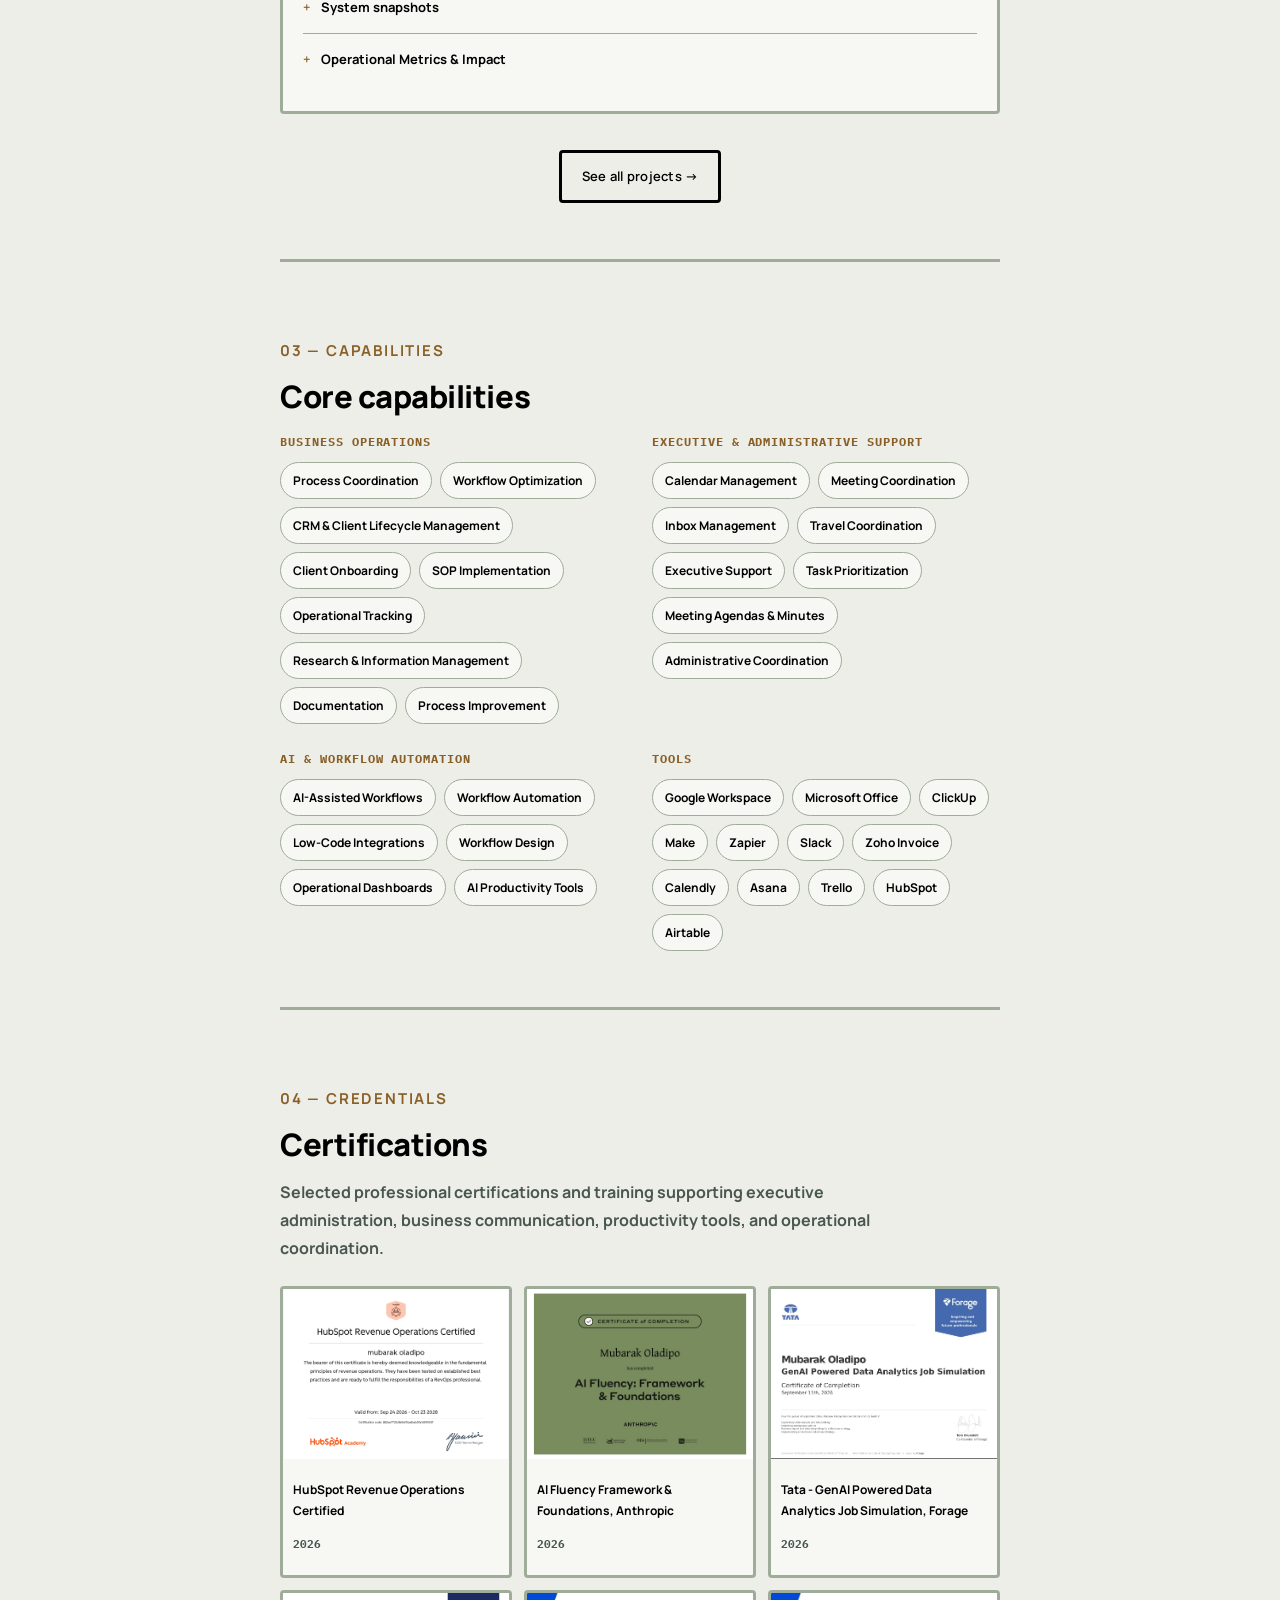
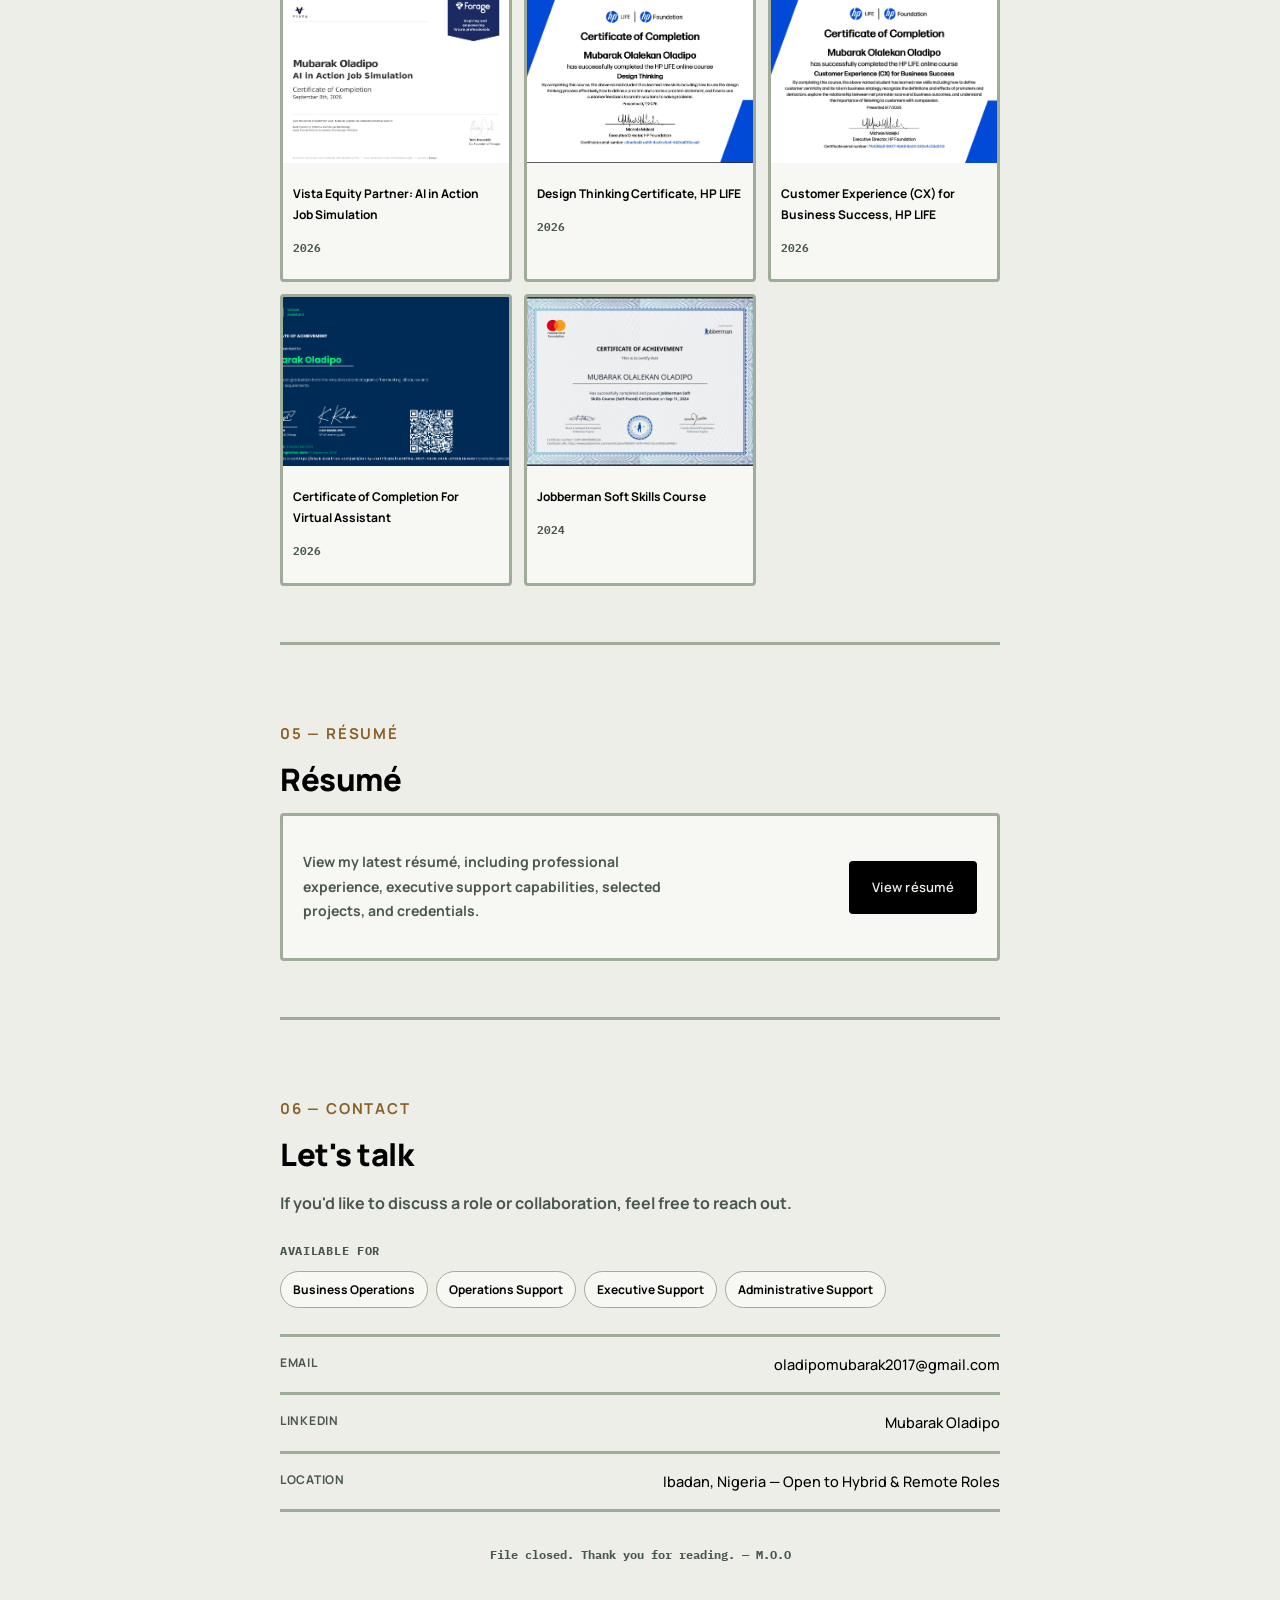
==== commit c0216b11: "Update certificate date from 2024 to 2026" ====
--- a/index.html
+++ b/index.html
@@ -267,7 +267,7 @@
       <div class="cert-card">
         <div class="cert-card__thumb"><img loading= "lazy" src="Design Thinking.jpeg" alt="Design Thinking Certificate" onerror="this.style.display='none'; this.nextElementSibling.style.display='flex';"><span class="shot__fallback" style="display:none">Add image:<br>hplife_certificate.png</span></div>
         <p class="cert-card__name">Design Thinking Certificate, HP LIFE</p>
-        <p class="cert-card__date">2024</p>
+        <p class="cert-card__date">2026</p>
       </div>
       <div class="cert-card">
         <div class="cert-card__thumb"><img loading= "lazy" src="Customer Experience (CX) for Business Success.jpeg" alt="Customer Experience (CX) for Business Success" onerror="this.style.display='none'; this.nextElementSibling.style.display='flex';"><span class="shot__fallback" style="display:none">Add image:<br>MubarakOlalekanOladipo_Certificate_Of_Completion_For_Virtual_Assistant.png</span></div>
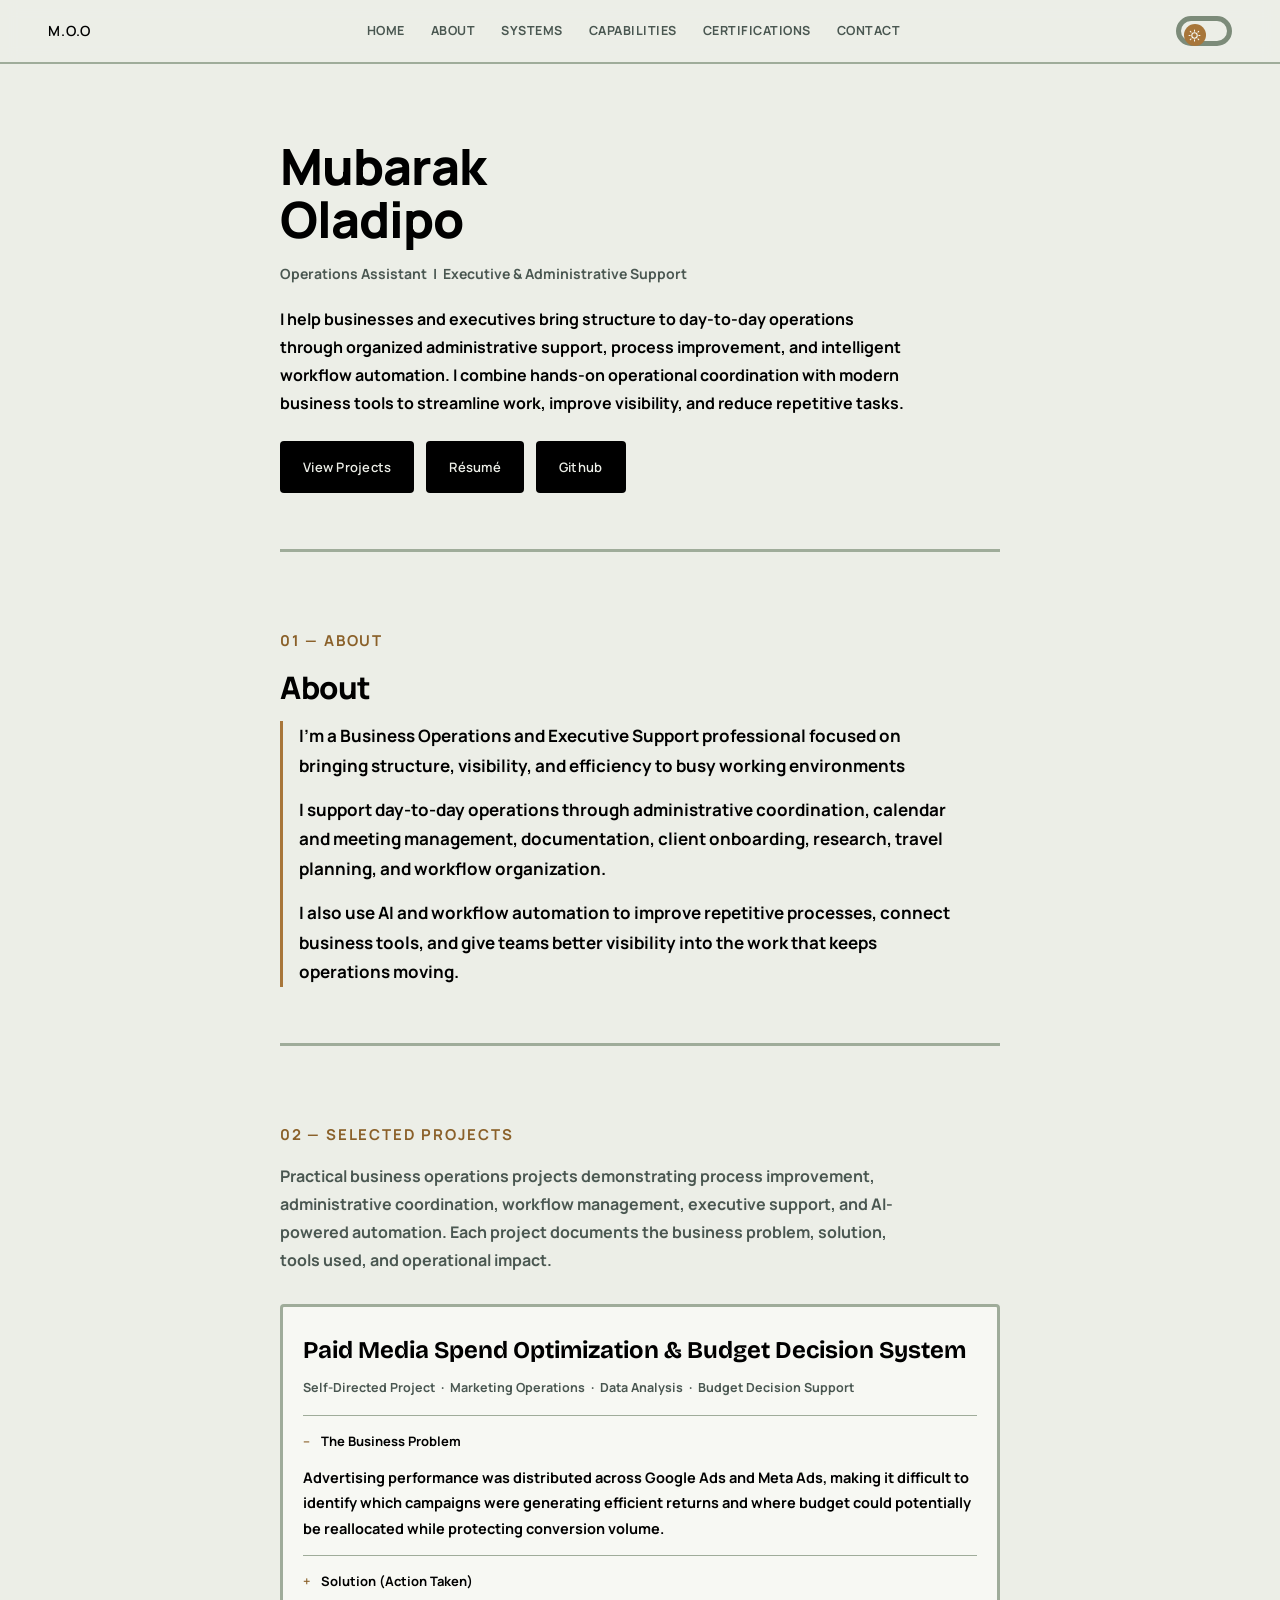
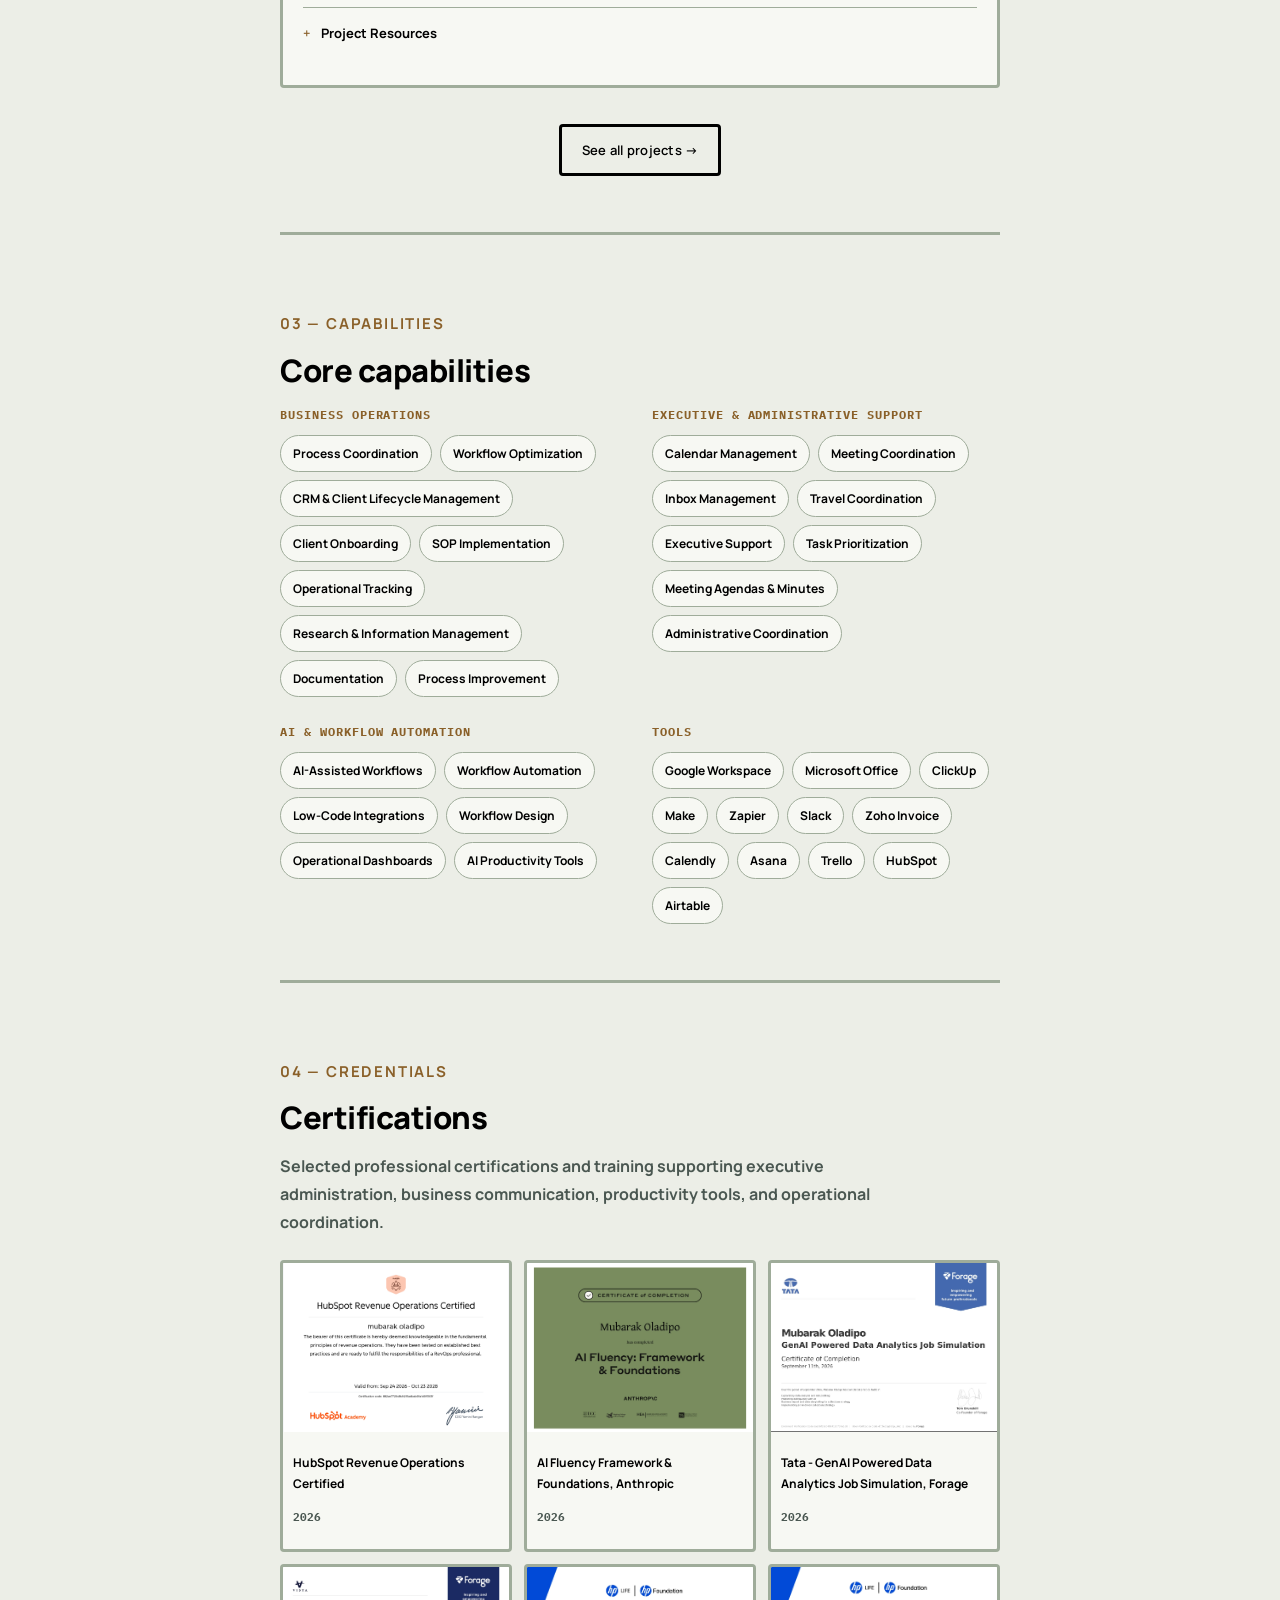
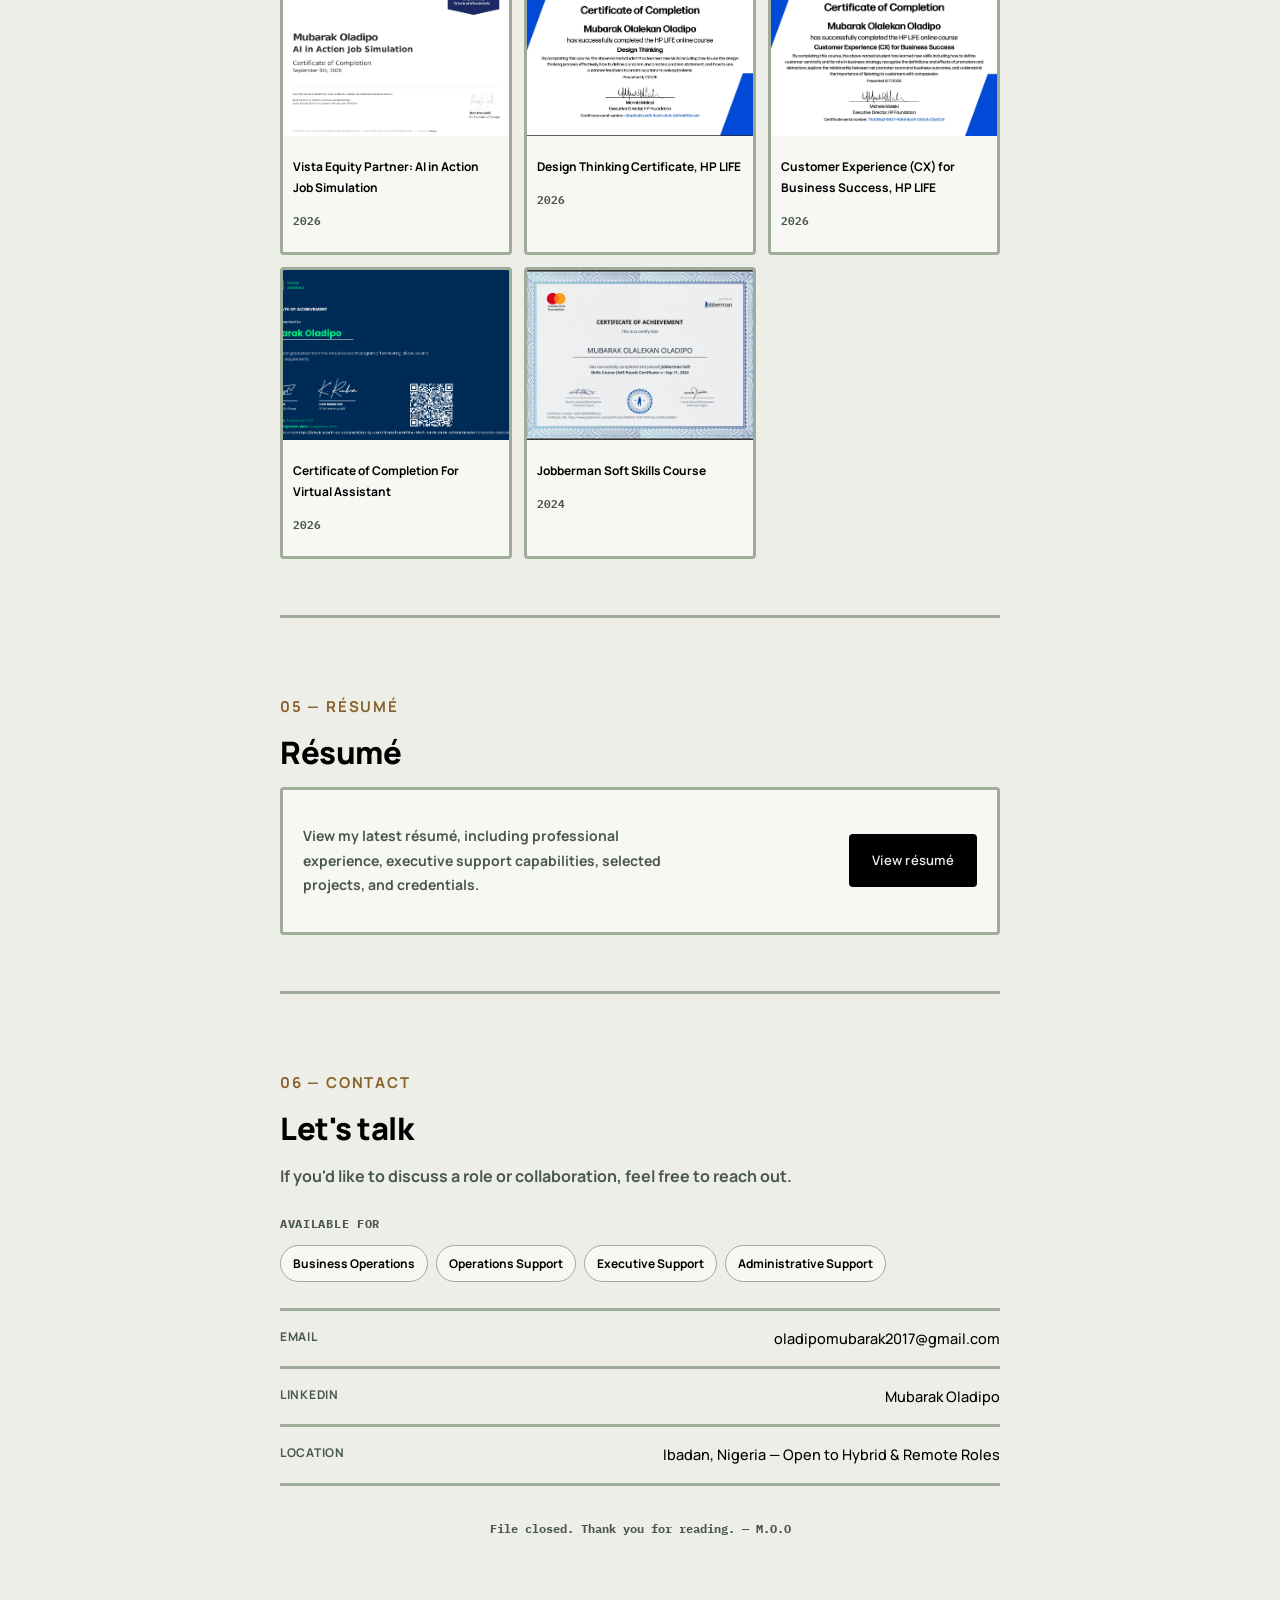
==== commit 91a6a287: "Add Paid Media Spend Optimization case file" ====
--- a/index.html
+++ b/index.html
@@ -113,55 +113,92 @@
       Each project documents the business problem, solution, tools used, and operational impact.
     </p>
 
-     <!-- ===== CASE FILE — cleint-onboarding ===== -->
-   <article class="case-file" id="project-clo">
-      <div class="case-file__body">
-        <h3 class="case-file__title">Client Onboarding & Data Routing Ecosystem</h3>
-        <p class="case-file__meta">Self-Directed Project &nbsp;·&nbsp; Client Onboarding & Executive Operations </p>
-
-
-        <details class="fold" open>
-          <summary>The Business Problem</summary>
-          <p>Manual client onboarding caused communication bottlenecks, 
-           data fragmentation across disjointed tools, and a lack of real-time visibility into onboarding pipelines.</p>
-        </details>
-
-
-        <details class="fold">
-      <summary>Solution (Action Taken) </summary>
-        <p>Engineered a multi-stage automated onboarding pipeline using Make.com to orchestrate workflows across Zoho Invoice, 
-         Google Workspace (Drive, Forms, Sheets, Gmail), Gemini AI, and Slack. 
-         Designed a human-in-the-loop QA checkpoint in Slack for internal verification before triggering AI-generated briefs and automated client folders.</p>
-       </details>
-
-       <details class="fold">
-         <summary>System snapshots</summary>
-       
-         <div class="snapshot-document">
-           <img
-             src="onboardingclient-onboarding-snapshots.png"
-             alt="Client onboarding ecosystem showing a nine-stage automated workflow connecting Zoho Invoice, Google Workspace, Gemini AI, Slack, and Make.com."
-           >
-         </div>
-       </details>
-       
-        <details class="fold">
-          <summary>Operational Metrics & Impact</summary>
-          <ul class="impact-list">
-            <li class="impact-item">
-              <p>Integrated 8 core tools into a centralized command dashboard to eliminate manual cross-tool data transfer.</p>
-            </li>
-            <li class="impact-item">
-              <p>Standardized 9 distinct onboarding stages, ensuring 100% operational consistency and data integrity.</p>
-            </li>
-            <li class="impact-item">
-              <p>Created real-time tracking for active client lifecycles, enabling management to immediately spot bottlenecks.</p>
-            </li>
-          </ul>
-        </details>
-      </div>
-      
-    </article>
+     <!-- ===== CASE FILE — PAID MEDIA SPEND OPTIMIZATION ===== -->
+<article class="case-file" id="project-paid-media-optimization">
+  <div class="case-file__body">
+
+    <h3 class="case-file__title">
+      Paid Media Spend Optimization & Budget Decision System
+    </h3>
+
+    <p class="case-file__meta">
+      Self-Directed Project &nbsp;·&nbsp; Marketing Operations &nbsp;·&nbsp;
+      Data Analysis &nbsp;·&nbsp; Budget Decision Support
+    </p>
+
+    <details class="fold" open>
+      <summary>The Business Problem</summary>
+      <p>
+        Advertising performance was distributed across Google Ads and Meta Ads,
+        making it difficult to identify which campaigns were generating efficient
+        returns and where budget could potentially be reallocated while protecting
+        conversion volume.
+      </p>
+    </details>
+
+    <details class="fold">
+      <summary>Solution (Action Taken)</summary>
+      <p>
+        Built a structured paid media optimization workflow using Google Sheets
+        to standardize campaign data, calculate CTR, CPC, CPA, ROAS and conversion
+        metrics, evaluate campaign performance by platform, apply sample-size
+        checks, and develop a budget redistribution scenario. Used AI as a
+        decision-support layer to identify campaigns for increased, reduced, or
+        paused investment, while retaining human review before any budget changes.
+      </p>
+    </details>
+
+    <details class="fold">
+      <summary>Project Resources</summary>
+
+      <ul class="impact-list">
+
+        <li class="impact-item">
+          <p>
+            <a href="https://docs.google.com/spreadsheets/d/1_kaHErNzUibaG6DEfjPkmsU9kpr9tgIKUqLel9RKth4/edit?usp=sharing"
+               target="_blank"
+               rel="noopener noreferrer">
+              View Clean Data & Analysis Workbook →
+            </a>
+          </p>
+        </li>
+
+        <li class="impact-item">
+          <p>
+            <a href="https://datastudio.google.com/reporting/706f2f92-4333-4a90-89a5-bd8554b7c807"
+               target="_blank"
+               rel="noopener noreferrer">
+              View Looker Studio Dashboard →
+            </a>
+          </p>
+        </li>
+
+        <li class="impact-item">
+          <p>
+            <a href="https://docs.google.com/document/d/1nHJxlqUM3_64AsNW1zlYQKOmZ3EbVpwCRIpv7DJlMeY/edit?usp=sharing"
+               target="_blank"
+               rel="noopener noreferrer">
+              Read the Paid Media Optimization SOP →
+            </a>
+          </p>
+        </li>
+
+        <li class="impact-item">
+          <p>
+            <a href="https://docs.google.com/document/d/1-JR1fr1pHeAAEC4y2o5069D3ybQ_ha_AKBoJJ0-sDxU/edit?usp=sharing"
+               target="_blank"
+               rel="noopener noreferrer">
+              View Project Summary →
+            </a>
+          </p>
+        </li>
+
+      </ul>
+
+    </details>
+
+  </div>
+</article>
 
     
     <div style="text-align:center; margin-top:36px;">
